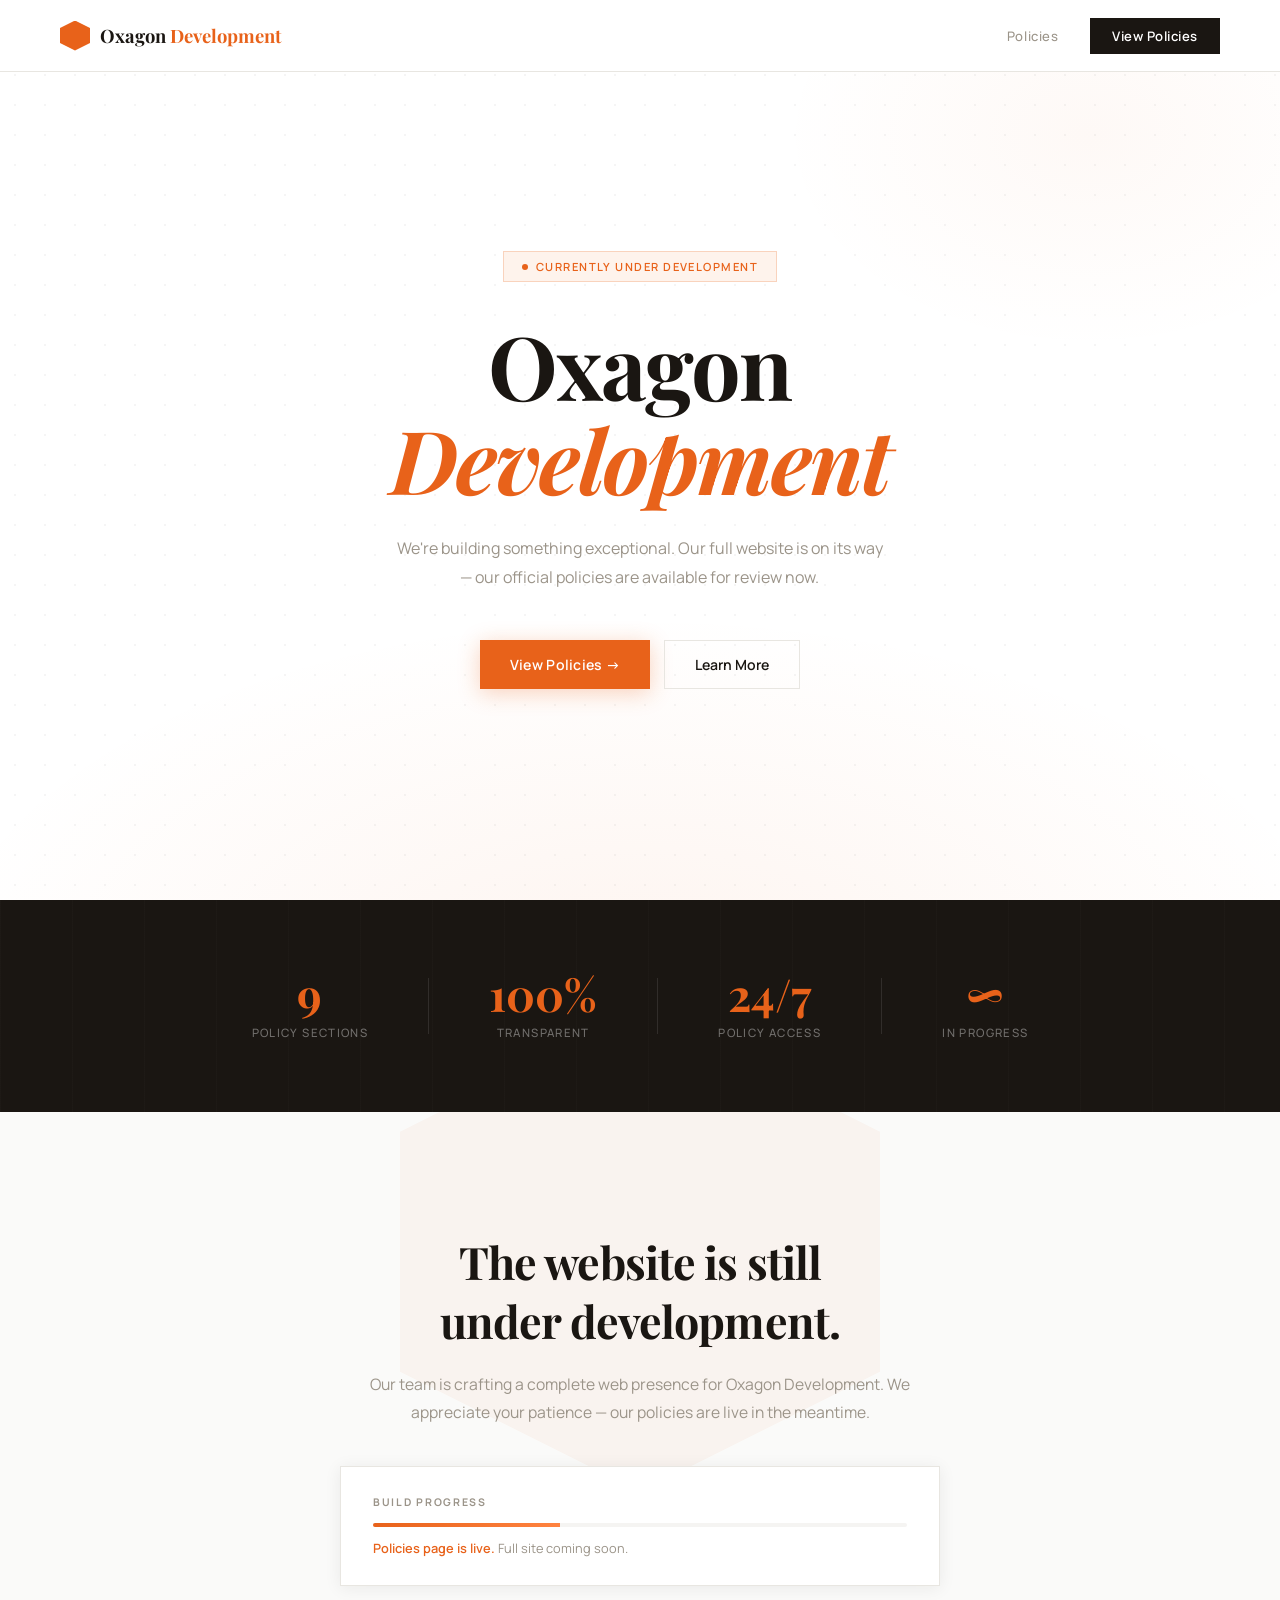
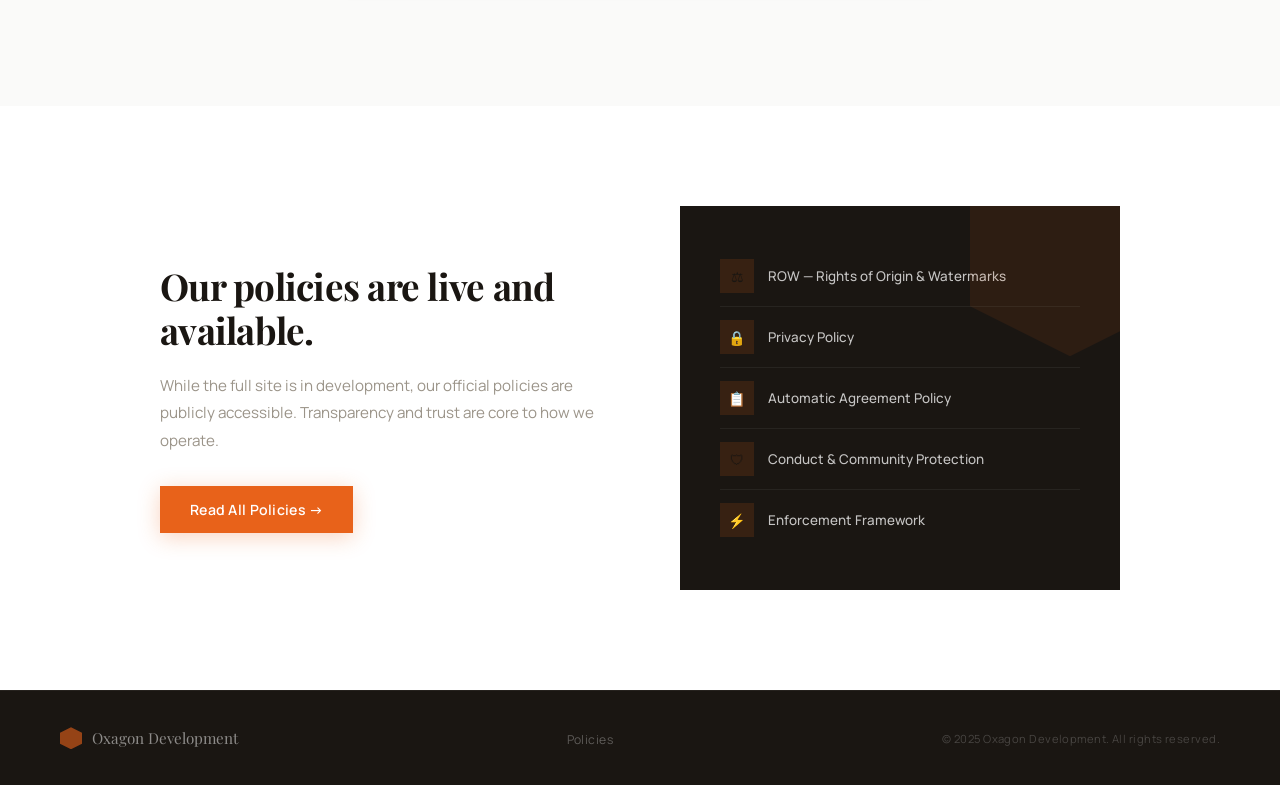
==== oxagon/index.html @ dd8b1dbf "Add files via upload" ====
<!DOCTYPE html>
<html lang="en">
<head>
  <meta charset="UTF-8" />
  <meta name="viewport" content="width=device-width, initial-scale=1.0" />
  <title>Oxagon Development</title>
  <link rel="preconnect" href="https://fonts.googleapis.com" />
  <link href="https://fonts.googleapis.com/css2?family=Playfair+Display:ital,wght@0,700;1,700&family=Manrope:wght@300;400;500;600;700&display=swap" rel="stylesheet" />
  <style>
    *, *::before, *::after { box-sizing: border-box; margin: 0; padding: 0; }
    :root {
      --orange: #E8621A;
      --orange-light: #FF8340;
      --orange-pale: #FEF3EC;
      --white: #ffffff;
      --off-white: #FAFAF9;
      --gray-100: #F5F4F2;
      --gray-200: #E8E6E1;
      --gray-400: #9B9489;
      --dark: #1A1612;
    }
    html { scroll-behavior: smooth; }
    body { background: var(--white); color: var(--dark); font-family: 'Manrope', sans-serif; -webkit-font-smoothing: antialiased; overflow-x: hidden; }

    /* NAV */
    nav {
      position: fixed; top: 0; left: 0; right: 0; z-index: 100;
      display: flex; align-items: center; justify-content: space-between;
      padding: 0 60px; height: 72px;
      background: rgba(255,255,255,0.93); backdrop-filter: blur(14px);
      border-bottom: 1px solid var(--gray-200);
      animation: slideDown 0.6s ease both;
    }
    @keyframes slideDown { from { transform: translateY(-100%); opacity: 0; } to { transform: translateY(0); opacity: 1; } }

    .nav-logo { display: flex; align-items: center; gap: 10px; text-decoration: none; }
    .logo-hex {
      width: 30px; height: 30px; background: var(--orange);
      clip-path: polygon(50% 0%,100% 25%,100% 75%,50% 100%,0% 75%,0% 25%);
      animation: hexPulse 3s ease-in-out infinite;
    }
    @keyframes hexPulse { 0%,100% { transform: scale(1); } 50% { transform: scale(1.08); } }
    .logo-text { font-family: 'Playfair Display', serif; font-size: 1.15rem; font-weight: 700; color: var(--dark); }
    .logo-text span { color: var(--orange); }

    .nav-links { display: flex; align-items: center; gap: 32px; }
    .nav-links a {
      text-decoration: none; font-size: 0.82rem; font-weight: 500;
      color: var(--gray-400); letter-spacing: 0.04em; transition: color 0.2s;
      position: relative;
    }
    .nav-links a::after {
      content: ''; position: absolute; bottom: -4px; left: 0; right: 100%;
      height: 1.5px; background: var(--orange); transition: right 0.3s ease;
    }
    .nav-links a:hover { color: var(--dark); }
    .nav-links a:hover::after { right: 0; }
    .nav-cta {
      background: var(--dark) !important; color: var(--white) !important;
      padding: 9px 22px !important; font-weight: 600 !important; transition: background 0.2s !important;
    }
    .nav-cta::after { display: none !important; }
    .nav-cta:hover { background: var(--orange) !important; color: var(--white) !important; }

    /* HERO */
    .hero {
      min-height: 100vh; display: flex; flex-direction: column;
      align-items: center; justify-content: center; text-align: center;
      padding: 120px 60px 80px; position: relative; overflow: hidden; background: var(--white);
    }
    .hero::before {
      content: ''; position: absolute; inset: 0;
      background: radial-gradient(ellipse 80% 60% at 50% 110%, rgba(232,98,26,0.07) 0%, transparent 70%),
                  radial-gradient(ellipse 40% 40% at 85% 15%, rgba(232,98,26,0.04) 0%, transparent 60%);
      animation: heroGlow 7s ease-in-out infinite alternate;
    }
    @keyframes heroGlow { from { opacity: 0.5; } to { opacity: 1; } }
    .dots-grid {
      position: absolute; inset: 0;
      background-image: radial-gradient(circle, rgba(26,22,18,0.07) 1px, transparent 1px);
      background-size: 30px 30px; opacity: 0.6;
    }
    .hero-inner { position: relative; z-index: 2; max-width: 740px; }

    .hero-badge {
      display: inline-flex; align-items: center; gap: 8px;
      background: var(--orange-pale); color: var(--orange);
      border: 1px solid rgba(232,98,26,0.22); padding: 7px 18px;
      font-size: 0.7rem; font-weight: 600; letter-spacing: 0.13em; text-transform: uppercase;
      margin-bottom: 36px; animation: fadeUp 0.7s 0.2s ease both;
    }
    .badge-dot { width: 6px; height: 6px; background: var(--orange); border-radius: 50%; animation: blink 1.4s infinite; }
    @keyframes blink { 0%,100% { opacity: 1; } 50% { opacity: 0.15; } }

    .hero h1 {
      font-family: 'Playfair Display', serif;
      font-size: clamp(3rem, 7vw, 5.5rem); font-weight: 700;
      line-height: 1.07; letter-spacing: -0.02em; color: var(--dark);
      margin-bottom: 28px; animation: fadeUp 0.7s 0.35s ease both;
    }
    .hero h1 em { font-style: italic; color: var(--orange); }

    .hero-sub {
      font-size: 1rem; line-height: 1.8; color: var(--gray-400);
      max-width: 500px; margin: 0 auto 48px; animation: fadeUp 0.7s 0.5s ease both;
    }
    .hero-actions {
      display: flex; gap: 14px; justify-content: center; flex-wrap: wrap;
      animation: fadeUp 0.7s 0.65s ease both;
    }

    .btn-primary {
      display: inline-flex; align-items: center; gap: 8px;
      background: var(--orange); color: var(--white); text-decoration: none;
      padding: 14px 30px; font-size: 0.88rem; font-weight: 600; letter-spacing: 0.02em;
      box-shadow: 0 4px 22px rgba(232,98,26,0.28);
      transition: background 0.2s, transform 0.2s, box-shadow 0.2s;
    }
    .btn-primary:hover { background: var(--orange-light); transform: translateY(-2px); box-shadow: 0 8px 30px rgba(232,98,26,0.35); }
    .btn-secondary {
      display: inline-flex; align-items: center; gap: 8px;
      background: transparent; color: var(--dark); text-decoration: none;
      padding: 14px 30px; font-size: 0.88rem; font-weight: 600;
      border: 1.5px solid var(--gray-200); transition: border-color 0.2s;
    }
    .btn-secondary:hover { border-color: var(--dark); }

    /* STATS */
    .stats {
      background: var(--dark); padding: 72px 60px;
      display: flex; align-items: center; justify-content: center; gap: 60px; flex-wrap: wrap;
      position: relative; overflow: hidden;
    }
    .stats::before {
      content: ''; position: absolute; inset: 0;
      background: repeating-linear-gradient(90deg, rgba(255,255,255,0.015) 0px, rgba(255,255,255,0.015) 1px, transparent 1px, transparent 72px);
    }
    .stat { text-align: center; position: relative; z-index: 1; }
    .stat-num { font-family: 'Playfair Display', serif; font-size: 2.8rem; font-weight: 700; color: var(--orange); line-height: 1; margin-bottom: 8px; }
    .stat-label { font-size: 0.72rem; font-weight: 500; letter-spacing: 0.12em; text-transform: uppercase; color: rgba(255,255,255,0.38); }
    .stat-sep { width: 1px; height: 56px; background: rgba(255,255,255,0.1); }

    /* CONSTRUCTION */
    .construction {
      padding: 120px 60px; background: var(--off-white);
      text-align: center; position: relative; overflow: hidden;
    }
    .construction::before {
      content: ''; position: absolute;
      top: -100px; left: 50%; transform: translateX(-50%);
      width: 480px; height: 480px;
      background: rgba(232,98,26,0.045);
      clip-path: polygon(50% 0%,100% 25%,100% 75%,50% 100%,0% 75%,0% 25%);
      animation: slowSpin 28s linear infinite;
    }
    @keyframes slowSpin { from { transform: translateX(-50%) rotate(0deg); } to { transform: translateX(-50%) rotate(360deg); } }
    .construction-inner { position: relative; z-index: 2; max-width: 600px; margin: 0 auto; }
    .construction h2 {
      font-family: 'Playfair Display', serif; font-size: clamp(2rem, 4vw, 2.8rem);
      font-weight: 700; color: var(--dark); margin-bottom: 20px; letter-spacing: -0.02em;
    }
    .construction p { font-size: 0.98rem; line-height: 1.8; color: var(--gray-400); margin-bottom: 40px; }

    .status-box {
      background: var(--white); border: 1px solid var(--gray-200);
      padding: 28px 32px; box-shadow: 0 2px 16px rgba(26,22,18,0.07); text-align: left;
    }
    .status-label { font-size: 0.66rem; font-weight: 700; letter-spacing: 0.16em; text-transform: uppercase; color: var(--gray-400); margin-bottom: 14px; }
    .status-track { height: 4px; background: var(--gray-100); border-radius: 2px; overflow: hidden; margin-bottom: 12px; }
    .status-fill {
      height: 100%; width: 35%;
      background: linear-gradient(90deg, var(--orange), var(--orange-light));
      animation: progressPulse 2.2s ease-in-out infinite;
    }
    @keyframes progressPulse { 0%,100% { opacity: 1; } 50% { opacity: 0.65; } }
    .status-note { font-size: 0.8rem; color: var(--gray-400); }
    .status-note strong { color: var(--orange); font-weight: 600; }

    /* POLICY TEASER */
    .policy-teaser { padding: 100px 60px; background: var(--white); }
    .policy-teaser-inner {
      max-width: 960px; margin: 0 auto;
      display: grid; grid-template-columns: 1fr 1fr; gap: 80px; align-items: center;
    }
    .policy-text h2 {
      font-family: 'Playfair Display', serif; font-size: 2.3rem; font-weight: 700;
      color: var(--dark); letter-spacing: -0.02em; line-height: 1.2; margin-bottom: 20px;
    }
    .policy-text p { font-size: 0.95rem; line-height: 1.8; color: var(--gray-400); margin-bottom: 32px; }

    .policy-card {
      background: var(--dark); padding: 40px; position: relative; overflow: hidden;
    }
    .policy-card::before {
      content: ''; position: absolute; top: -50px; right: -50px;
      width: 200px; height: 200px; background: var(--orange); opacity: 0.09;
      clip-path: polygon(50% 0%,100% 25%,100% 75%,50% 100%,0% 75%,0% 25%);
    }
    .policy-item {
      display: flex; align-items: center; gap: 14px;
      padding: 13px 0; border-bottom: 1px solid rgba(255,255,255,0.06);
    }
    .policy-item:last-child { border-bottom: none; }
    .p-icon {
      width: 34px; height: 34px; background: rgba(232,98,26,0.14);
      display: flex; align-items: center; justify-content: center;
      font-size: 0.88rem; flex-shrink: 0;
    }
    .p-label { font-size: 0.84rem; font-weight: 500; color: rgba(255,255,255,0.75); }

    /* FOOTER */
    footer {
      background: var(--dark); padding: 36px 60px;
      display: flex; align-items: center; justify-content: space-between;
      flex-wrap: wrap; gap: 16px; border-top: 1px solid rgba(255,255,255,0.05);
    }
    .footer-brand { display: flex; align-items: center; gap: 10px; }
    .footer-hex { width: 22px; height: 22px; background: var(--orange); opacity: 0.6; clip-path: polygon(50% 0%,100% 25%,100% 75%,50% 100%,0% 75%,0% 25%); }
    .footer-name { font-family: 'Playfair Display', serif; font-size: 0.95rem; color: rgba(255,255,255,0.5); }
    .footer-links a { color: rgba(255,255,255,0.3); text-decoration: none; font-size: 0.76rem; letter-spacing: 0.04em; transition: color 0.2s; }
    .footer-links a:hover { color: rgba(255,255,255,0.75); }
    .footer-copy { font-size: 0.7rem; color: rgba(255,255,255,0.2); letter-spacing: 0.04em; }

    @keyframes fadeUp { from { opacity: 0; transform: translateY(20px); } to { opacity: 1; transform: translateY(0); } }

    @media (max-width: 768px) {
      nav { padding: 0 20px; }
      .hero, .stats, .construction, .policy-teaser, footer { padding-left: 24px; padding-right: 24px; }
      .policy-teaser-inner { grid-template-columns: 1fr; gap: 40px; }
      .stat-sep { display: none; }
    }
  </style>
</head>
<body>

<nav>
  <a class="nav-logo" href="index.html">
    <div class="logo-hex"></div>
    <span class="logo-text">Oxagon <span>Development</span></span>
  </a>
  <div class="nav-links">
    <a href="policies.html">Policies</a>
    <a href="policies.html" class="nav-cta">View Policies</a>
  </div>
</nav>

<section class="hero">
  <div class="dots-grid"></div>
  <div class="hero-inner">
    <div class="hero-badge"><span class="badge-dot"></span>Currently Under Development</div>
    <h1>Oxagon<br /><em>Development</em></h1>
    <p class="hero-sub">We're building something exceptional. Our full website is on its way — our official policies are available for review now.</p>
    <div class="hero-actions">
      <a href="policies.html" class="btn-primary">View Policies →</a>
      <a href="#status" class="btn-secondary">Learn More</a>
    </div>
  </div>
</section>

<div class="stats">
  <div class="stat"><div class="stat-num">9</div><div class="stat-label">Policy Sections</div></div>
  <div class="stat-sep"></div>
  <div class="stat"><div class="stat-num">100%</div><div class="stat-label">Transparent</div></div>
  <div class="stat-sep"></div>
  <div class="stat"><div class="stat-num">24/7</div><div class="stat-label">Policy Access</div></div>
  <div class="stat-sep"></div>
  <div class="stat"><div class="stat-num">∞</div><div class="stat-label">In Progress</div></div>
</div>

<section class="construction" id="status">
  <div class="construction-inner">
    <h2>The website is still<br />under development.</h2>
    <p>Our team is crafting a complete web presence for Oxagon Development. We appreciate your patience — our policies are live in the meantime.</p>
    <div class="status-box">
      <div class="status-label">Build Progress</div>
      <div class="status-track"><div class="status-fill"></div></div>
      <div class="status-note"><strong>Policies page is live.</strong> Full site coming soon.</div>
    </div>
  </div>
</section>

<section class="policy-teaser">
  <div class="policy-teaser-inner">
    <div class="policy-text">
      <h2>Our policies are live and available.</h2>
      <p>While the full site is in development, our official policies are publicly accessible. Transparency and trust are core to how we operate.</p>
      <a href="policies.html" class="btn-primary">Read All Policies →</a>
    </div>
    <div class="policy-card">
      <div class="policy-item"><div class="p-icon">⚖</div><span class="p-label">ROW — Rights of Origin & Watermarks</span></div>
      <div class="policy-item"><div class="p-icon">🔒</div><span class="p-label">Privacy Policy</span></div>
      <div class="policy-item"><div class="p-icon">📋</div><span class="p-label">Automatic Agreement Policy</span></div>
      <div class="policy-item"><div class="p-icon">🛡</div><span class="p-label">Conduct & Community Protection</span></div>
      <div class="policy-item"><div class="p-icon">⚡</div><span class="p-label">Enforcement Framework</span></div>
    </div>
  </div>
</section>

<footer>
  <div class="footer-brand">
    <div class="footer-hex"></div>
    <span class="footer-name">Oxagon Development</span>
  </div>
  <div class="footer-links"><a href="policies.html">Policies</a></div>
  <span class="footer-copy">© 2025 Oxagon Development. All rights reserved.</span>
</footer>

</body>
</html>
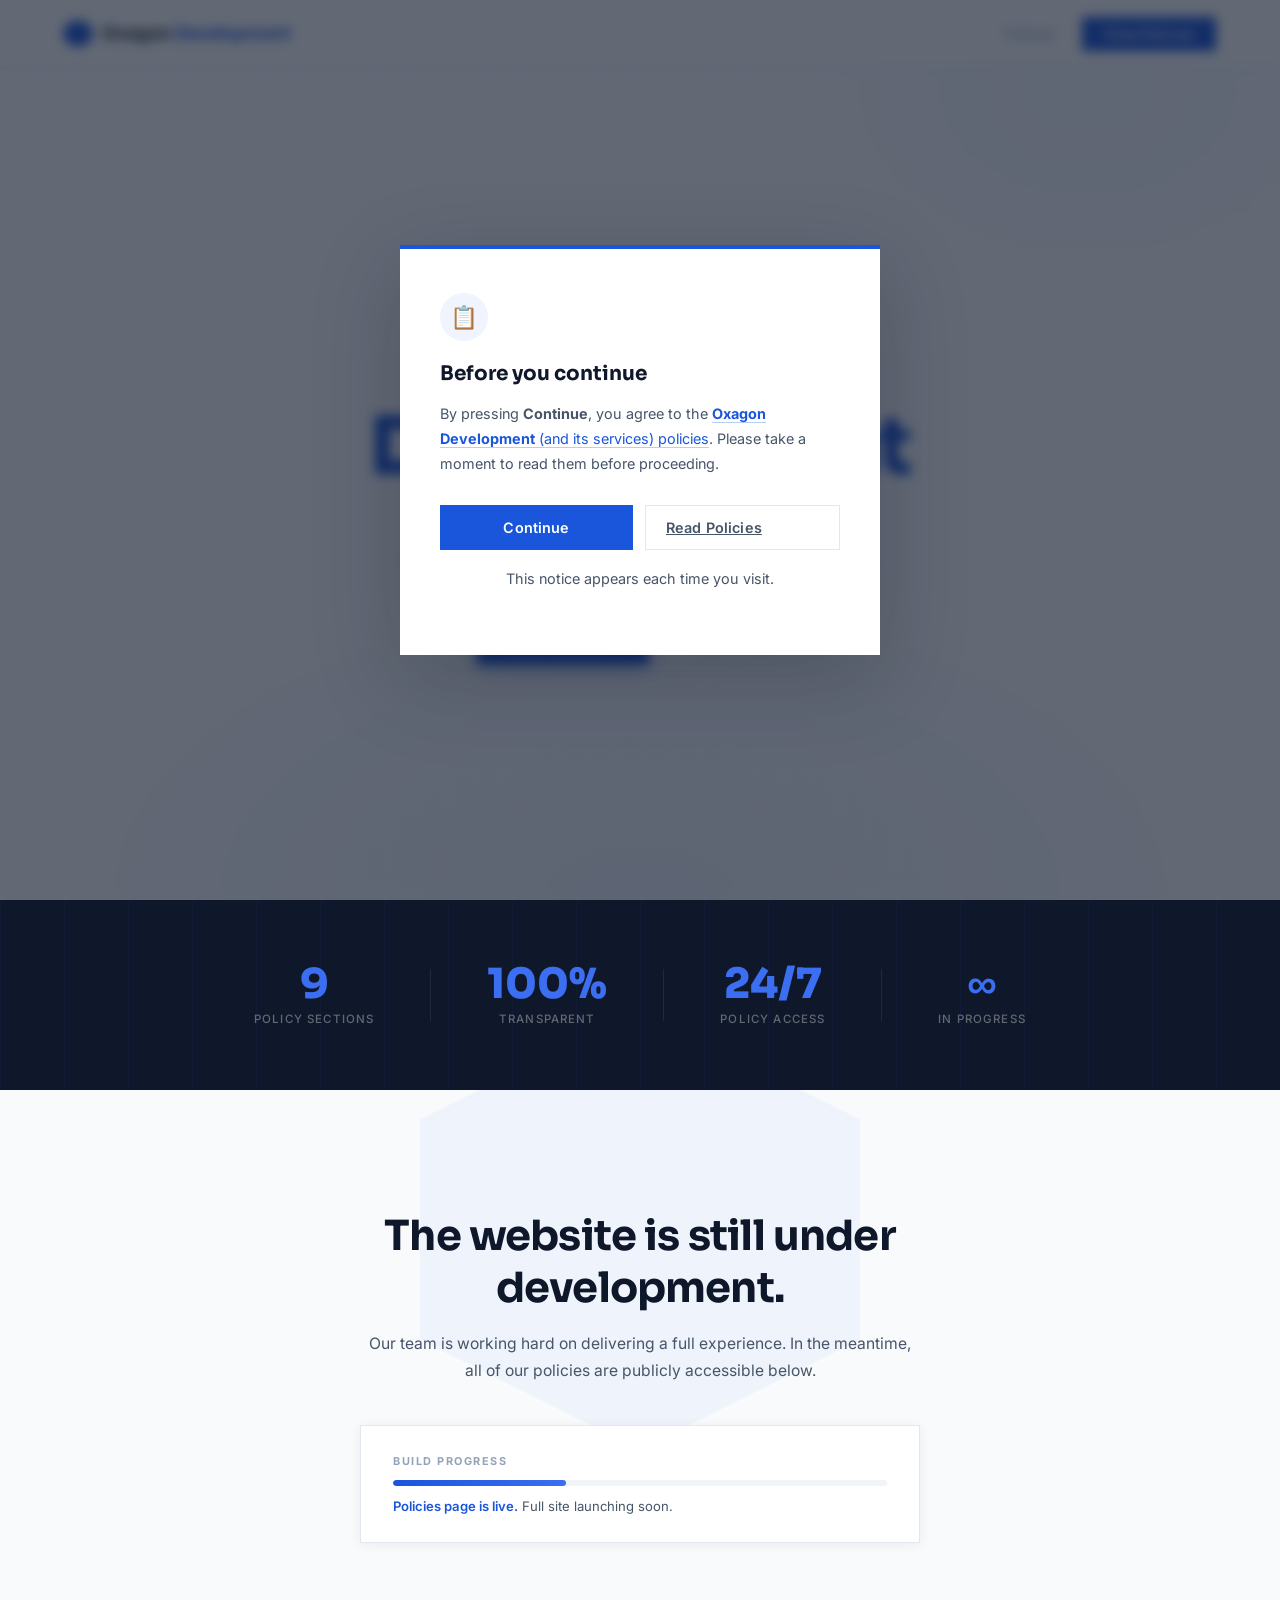
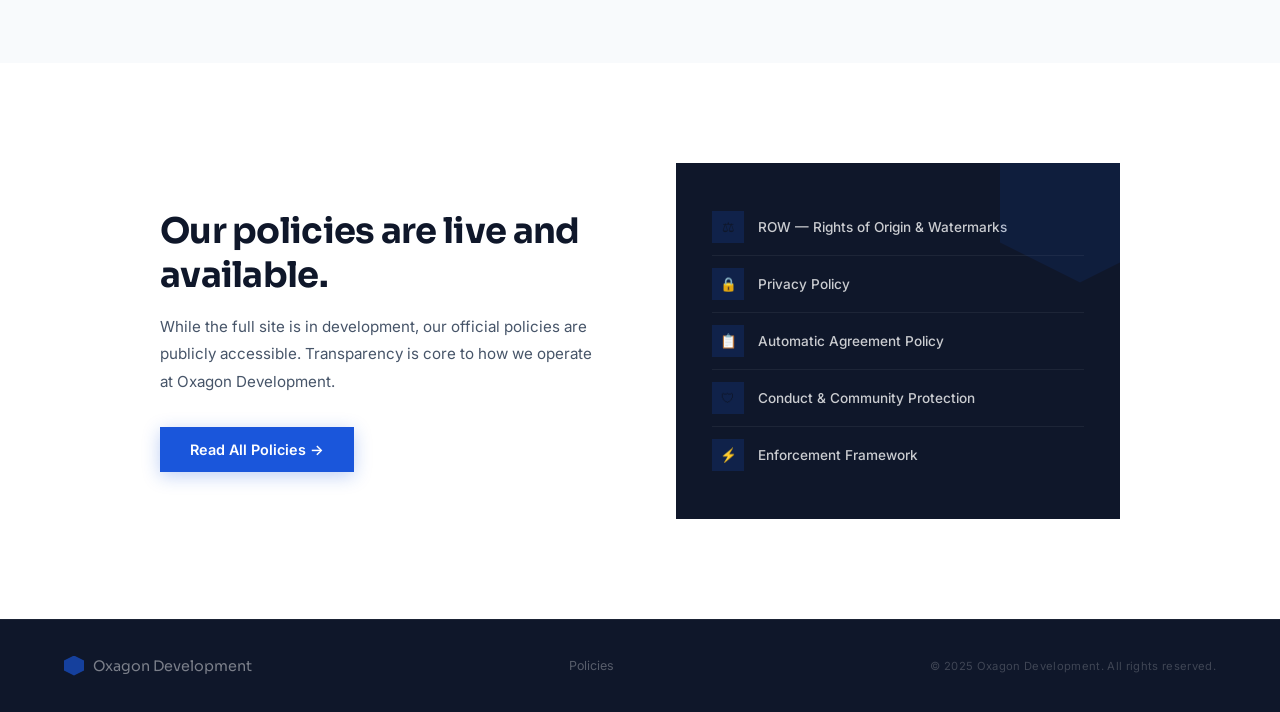
==== commit 3aec1413: "Add files via upload" ====
--- a/oxagon/index.html
+++ b/oxagon/index.html
@@ -5,305 +5,538 @@
   <meta name="viewport" content="width=device-width, initial-scale=1.0" />
   <title>Oxagon Development</title>
   <link rel="preconnect" href="https://fonts.googleapis.com" />
-  <link href="https://fonts.googleapis.com/css2?family=Playfair+Display:ital,wght@0,700;1,700&family=Manrope:wght@300;400;500;600;700&display=swap" rel="stylesheet" />
+  <link href="https://fonts.googleapis.com/css2?family=Inter:wght@300;400;500;600;700&family=Sora:wght@400;600;700;800&display=swap" rel="stylesheet" />
   <style>
     *, *::before, *::after { box-sizing: border-box; margin: 0; padding: 0; }
+
     :root {
-      --orange: #E8621A;
-      --orange-light: #FF8340;
-      --orange-pale: #FEF3EC;
+      --blue: #1A56DB;
+      --blue-dark: #1044B8;
+      --blue-light: #3B6EF0;
+      --blue-pale: #EFF4FF;
+      --blue-mid: #DBEAFE;
       --white: #ffffff;
-      --off-white: #FAFAF9;
-      --gray-100: #F5F4F2;
-      --gray-200: #E8E6E1;
-      --gray-400: #9B9489;
-      --dark: #1A1612;
-    }
+      --off-white: #F8FAFC;
+      --gray-100: #F1F5F9;
+      --gray-200: #E2E8F0;
+      --gray-400: #94A3B8;
+      --gray-600: #475569;
+      --gray-800: #1E293B;
+      --dark: #0F172A;
+    }
+
     html { scroll-behavior: smooth; }
-    body { background: var(--white); color: var(--dark); font-family: 'Manrope', sans-serif; -webkit-font-smoothing: antialiased; overflow-x: hidden; }
-
-    /* NAV */
+    body {
+      background: var(--white);
+      color: var(--dark);
+      font-family: 'Inter', sans-serif;
+      -webkit-font-smoothing: antialiased;
+      overflow-x: hidden;
+    }
+
+    /* ─── CONSENT POPUP ─── */
+    .overlay {
+      position: fixed; inset: 0; z-index: 9999;
+      background: rgba(15,23,42,0.65);
+      backdrop-filter: blur(6px);
+      display: flex; align-items: center; justify-content: center;
+      padding: 24px;
+      animation: overlayIn 0.3s ease both;
+    }
+
+    @keyframes overlayIn {
+      from { opacity: 0; }
+      to { opacity: 1; }
+    }
+
+    .consent-box {
+      background: var(--white);
+      max-width: 480px; width: 100%;
+      padding: 44px 40px 36px;
+      position: relative;
+      box-shadow: 0 24px 80px rgba(15,23,42,0.22);
+      animation: boxIn 0.35s 0.1s cubic-bezier(0.16,1,0.3,1) both;
+      border-top: 4px solid var(--blue);
+    }
+
+    @keyframes boxIn {
+      from { opacity: 0; transform: translateY(24px) scale(0.97); }
+      to { opacity: 1; transform: translateY(0) scale(1); }
+    }
+
+    .consent-icon {
+      width: 48px; height: 48px;
+      background: var(--blue-pale);
+      border-radius: 50%;
+      display: flex; align-items: center; justify-content: center;
+      font-size: 1.4rem;
+      margin-bottom: 20px;
+    }
+
+    .consent-box h2 {
+      font-family: 'Sora', sans-serif;
+      font-size: 1.25rem; font-weight: 700;
+      color: var(--dark); margin-bottom: 14px;
+      line-height: 1.3;
+    }
+
+    .consent-box p {
+      font-size: 0.9rem; line-height: 1.75;
+      color: var(--gray-600); margin-bottom: 28px;
+    }
+
+    .consent-box p a {
+      color: var(--blue); text-decoration: underline;
+      text-decoration-color: rgba(26,86,219,0.3);
+      text-underline-offset: 3px;
+      transition: text-decoration-color 0.2s;
+    }
+
+    .consent-box p a:hover { text-decoration-color: var(--blue); }
+
+    .consent-actions { display: flex; gap: 12px; }
+
+    .btn-consent {
+      flex: 1; padding: 13px 20px;
+      font-family: 'Inter', sans-serif;
+      font-size: 0.9rem; font-weight: 600;
+      cursor: pointer; border: none;
+      transition: all 0.2s;
+      letter-spacing: 0.01em;
+    }
+
+    .btn-continue {
+      background: var(--blue); color: var(--white);
+    }
+    .btn-continue:hover { background: var(--blue-dark); transform: translateY(-1px); box-shadow: 0 4px 16px rgba(26,86,219,0.35); }
+
+    .btn-read {
+      background: transparent; color: var(--gray-600);
+      border: 1.5px solid var(--gray-200) !important;
+    }
+    .btn-read:hover { border-color: var(--blue) !important; color: var(--blue); }
+
+    .consent-note {
+      margin-top: 16px;
+      font-size: 0.73rem;
+      color: var(--gray-400);
+      text-align: center;
+    }
+
+    /* ─── NAV ─── */
     nav {
       position: fixed; top: 0; left: 0; right: 0; z-index: 100;
+      height: 68px;
       display: flex; align-items: center; justify-content: space-between;
-      padding: 0 60px; height: 72px;
-      background: rgba(255,255,255,0.93); backdrop-filter: blur(14px);
+      padding: 0 64px;
+      background: rgba(255,255,255,0.95);
+      backdrop-filter: blur(12px);
       border-bottom: 1px solid var(--gray-200);
-      animation: slideDown 0.6s ease both;
-    }
-    @keyframes slideDown { from { transform: translateY(-100%); opacity: 0; } to { transform: translateY(0); opacity: 1; } }
+      animation: navSlide 0.5s ease both;
+    }
+
+    @keyframes navSlide {
+      from { transform: translateY(-100%); }
+      to { transform: translateY(0); }
+    }
 
     .nav-logo { display: flex; align-items: center; gap: 10px; text-decoration: none; }
+
     .logo-hex {
-      width: 30px; height: 30px; background: var(--orange);
+      width: 28px; height: 28px;
+      background: var(--blue);
       clip-path: polygon(50% 0%,100% 25%,100% 75%,50% 100%,0% 75%,0% 25%);
-      animation: hexPulse 3s ease-in-out infinite;
-    }
-    @keyframes hexPulse { 0%,100% { transform: scale(1); } 50% { transform: scale(1.08); } }
-    .logo-text { font-family: 'Playfair Display', serif; font-size: 1.15rem; font-weight: 700; color: var(--dark); }
-    .logo-text span { color: var(--orange); }
-
-    .nav-links { display: flex; align-items: center; gap: 32px; }
-    .nav-links a {
-      text-decoration: none; font-size: 0.82rem; font-weight: 500;
-      color: var(--gray-400); letter-spacing: 0.04em; transition: color 0.2s;
-      position: relative;
-    }
-    .nav-links a::after {
-      content: ''; position: absolute; bottom: -4px; left: 0; right: 100%;
-      height: 1.5px; background: var(--orange); transition: right 0.3s ease;
-    }
-    .nav-links a:hover { color: var(--dark); }
-    .nav-links a:hover::after { right: 0; }
-    .nav-cta {
-      background: var(--dark) !important; color: var(--white) !important;
-      padding: 9px 22px !important; font-weight: 600 !important; transition: background 0.2s !important;
-    }
-    .nav-cta::after { display: none !important; }
-    .nav-cta:hover { background: var(--orange) !important; color: var(--white) !important; }
-
-    /* HERO */
+      animation: hexBreath 3.5s ease-in-out infinite;
+    }
+
+    @keyframes hexBreath {
+      0%,100% { transform: scale(1); }
+      50% { transform: scale(1.1); }
+    }
+
+    .logo-text {
+      font-family: 'Sora', sans-serif;
+      font-size: 1.05rem; font-weight: 700;
+      color: var(--dark);
+    }
+
+    .logo-text span { color: var(--blue); }
+
+    .nav-right { display: flex; align-items: center; gap: 28px; }
+
+    .nav-link {
+      text-decoration: none; font-size: 0.85rem; font-weight: 500;
+      color: var(--gray-400); transition: color 0.2s;
+    }
+    .nav-link:hover { color: var(--dark); }
+
+    .nav-btn {
+      background: var(--blue); color: var(--white);
+      padding: 9px 22px; font-size: 0.84rem; font-weight: 600;
+      text-decoration: none;
+      transition: background 0.2s, transform 0.15s;
+      letter-spacing: 0.01em;
+    }
+    .nav-btn:hover { background: var(--blue-dark); transform: translateY(-1px); }
+
+    /* ─── HERO ─── */
     .hero {
-      min-height: 100vh; display: flex; flex-direction: column;
-      align-items: center; justify-content: center; text-align: center;
-      padding: 120px 60px 80px; position: relative; overflow: hidden; background: var(--white);
-    }
-    .hero::before {
+      min-height: 100vh;
+      display: flex; flex-direction: column;
+      align-items: center; justify-content: center;
+      text-align: center;
+      padding: 100px 60px 80px;
+      position: relative; overflow: hidden;
+      background: var(--white);
+    }
+
+    .hero-bg {
+      position: absolute; inset: 0; pointer-events: none;
+      background:
+        radial-gradient(ellipse 70% 55% at 50% 100%, rgba(26,86,219,0.07) 0%, transparent 65%),
+        radial-gradient(ellipse 35% 35% at 85% 10%, rgba(59,110,240,0.05) 0%, transparent 60%);
+      animation: heroBreathe 7s ease-in-out infinite alternate;
+    }
+
+    @keyframes heroBreathe { from { opacity: 0.6; } to { opacity: 1; } }
+
+    .dot-field {
+      position: absolute; inset: 0; pointer-events: none;
+      background-image: radial-gradient(circle, rgba(15,23,42,0.065) 1px, transparent 1px);
+      background-size: 28px 28px;
+    }
+
+    .hero-content { position: relative; z-index: 2; max-width: 700px; }
+
+    .hero-pill {
+      display: inline-flex; align-items: center; gap: 8px;
+      background: var(--blue-pale);
+      color: var(--blue);
+      border: 1px solid rgba(26,86,219,0.18);
+      padding: 6px 16px;
+      font-size: 0.72rem; font-weight: 600; letter-spacing: 0.1em; text-transform: uppercase;
+      margin-bottom: 32px;
+      animation: fadeUp 0.6s 0.2s ease both;
+    }
+
+    .pill-dot {
+      width: 7px; height: 7px;
+      background: var(--blue); border-radius: 50%;
+      animation: blink 1.5s infinite;
+    }
+
+    @keyframes blink { 0%,100% { opacity: 1; } 50% { opacity: 0.15; } }
+
+    .hero h1 {
+      font-family: 'Sora', sans-serif;
+      font-size: clamp(2.8rem, 7vw, 5rem);
+      font-weight: 800; line-height: 1.1;
+      letter-spacing: -0.025em;
+      color: var(--dark);
+      margin-bottom: 24px;
+      animation: fadeUp 0.6s 0.35s ease both;
+    }
+
+    .hero h1 span { color: var(--blue); }
+
+    .hero-desc {
+      font-size: 1.05rem; line-height: 1.75;
+      color: var(--gray-600);
+      max-width: 480px; margin: 0 auto 44px;
+      animation: fadeUp 0.6s 0.5s ease both;
+    }
+
+    .hero-btns {
+      display: flex; gap: 12px; justify-content: center; flex-wrap: wrap;
+      animation: fadeUp 0.6s 0.65s ease both;
+    }
+
+    .btn-primary {
+      background: var(--blue); color: var(--white);
+      padding: 14px 30px; font-size: 0.9rem; font-weight: 600;
+      text-decoration: none; display: inline-flex; align-items: center; gap: 8px;
+      transition: background 0.2s, transform 0.15s, box-shadow 0.2s;
+      box-shadow: 0 4px 18px rgba(26,86,219,0.28);
+    }
+
+    .btn-primary:hover { background: var(--blue-dark); transform: translateY(-2px); box-shadow: 0 8px 28px rgba(26,86,219,0.35); }
+
+    .btn-ghost {
+      background: transparent; color: var(--gray-800);
+      padding: 14px 30px; font-size: 0.9rem; font-weight: 600;
+      text-decoration: none; display: inline-flex; align-items: center; gap: 8px;
+      border: 1.5px solid var(--gray-200);
+      transition: border-color 0.2s, color 0.2s;
+    }
+
+    .btn-ghost:hover { border-color: var(--blue); color: var(--blue); }
+
+    /* ─── BAND ─── */
+    .band {
+      background: var(--dark);
+      padding: 64px 60px;
+      display: flex; align-items: center; justify-content: center;
+      gap: 56px; flex-wrap: wrap;
+      position: relative; overflow: hidden;
+    }
+
+    .band::before {
       content: ''; position: absolute; inset: 0;
-      background: radial-gradient(ellipse 80% 60% at 50% 110%, rgba(232,98,26,0.07) 0%, transparent 70%),
-                  radial-gradient(ellipse 40% 40% at 85% 15%, rgba(232,98,26,0.04) 0%, transparent 60%);
-      animation: heroGlow 7s ease-in-out infinite alternate;
-    }
-    @keyframes heroGlow { from { opacity: 0.5; } to { opacity: 1; } }
-    .dots-grid {
-      position: absolute; inset: 0;
-      background-image: radial-gradient(circle, rgba(26,22,18,0.07) 1px, transparent 1px);
-      background-size: 30px 30px; opacity: 0.6;
-    }
-    .hero-inner { position: relative; z-index: 2; max-width: 740px; }
-
-    .hero-badge {
-      display: inline-flex; align-items: center; gap: 8px;
-      background: var(--orange-pale); color: var(--orange);
-      border: 1px solid rgba(232,98,26,0.22); padding: 7px 18px;
-      font-size: 0.7rem; font-weight: 600; letter-spacing: 0.13em; text-transform: uppercase;
-      margin-bottom: 36px; animation: fadeUp 0.7s 0.2s ease both;
-    }
-    .badge-dot { width: 6px; height: 6px; background: var(--orange); border-radius: 50%; animation: blink 1.4s infinite; }
-    @keyframes blink { 0%,100% { opacity: 1; } 50% { opacity: 0.15; } }
-
-    .hero h1 {
-      font-family: 'Playfair Display', serif;
-      font-size: clamp(3rem, 7vw, 5.5rem); font-weight: 700;
-      line-height: 1.07; letter-spacing: -0.02em; color: var(--dark);
-      margin-bottom: 28px; animation: fadeUp 0.7s 0.35s ease both;
-    }
-    .hero h1 em { font-style: italic; color: var(--orange); }
-
-    .hero-sub {
-      font-size: 1rem; line-height: 1.8; color: var(--gray-400);
-      max-width: 500px; margin: 0 auto 48px; animation: fadeUp 0.7s 0.5s ease both;
-    }
-    .hero-actions {
-      display: flex; gap: 14px; justify-content: center; flex-wrap: wrap;
-      animation: fadeUp 0.7s 0.65s ease both;
-    }
-
-    .btn-primary {
-      display: inline-flex; align-items: center; gap: 8px;
-      background: var(--orange); color: var(--white); text-decoration: none;
-      padding: 14px 30px; font-size: 0.88rem; font-weight: 600; letter-spacing: 0.02em;
-      box-shadow: 0 4px 22px rgba(232,98,26,0.28);
-      transition: background 0.2s, transform 0.2s, box-shadow 0.2s;
-    }
-    .btn-primary:hover { background: var(--orange-light); transform: translateY(-2px); box-shadow: 0 8px 30px rgba(232,98,26,0.35); }
-    .btn-secondary {
-      display: inline-flex; align-items: center; gap: 8px;
-      background: transparent; color: var(--dark); text-decoration: none;
-      padding: 14px 30px; font-size: 0.88rem; font-weight: 600;
-      border: 1.5px solid var(--gray-200); transition: border-color 0.2s;
-    }
-    .btn-secondary:hover { border-color: var(--dark); }
-
-    /* STATS */
-    .stats {
-      background: var(--dark); padding: 72px 60px;
-      display: flex; align-items: center; justify-content: center; gap: 60px; flex-wrap: wrap;
-      position: relative; overflow: hidden;
-    }
-    .stats::before {
-      content: ''; position: absolute; inset: 0;
-      background: repeating-linear-gradient(90deg, rgba(255,255,255,0.015) 0px, rgba(255,255,255,0.015) 1px, transparent 1px, transparent 72px);
-    }
-    .stat { text-align: center; position: relative; z-index: 1; }
-    .stat-num { font-family: 'Playfair Display', serif; font-size: 2.8rem; font-weight: 700; color: var(--orange); line-height: 1; margin-bottom: 8px; }
-    .stat-label { font-size: 0.72rem; font-weight: 500; letter-spacing: 0.12em; text-transform: uppercase; color: rgba(255,255,255,0.38); }
-    .stat-sep { width: 1px; height: 56px; background: rgba(255,255,255,0.1); }
-
-    /* CONSTRUCTION */
+      background: repeating-linear-gradient(90deg,
+        rgba(26,86,219,0.06) 0px, rgba(26,86,219,0.06) 1px,
+        transparent 1px, transparent 64px);
+    }
+
+    .band-stat { text-align: center; position: relative; z-index: 1; }
+    .band-num {
+      font-family: 'Sora', sans-serif;
+      font-size: 2.6rem; font-weight: 800;
+      color: var(--blue-light); line-height: 1; margin-bottom: 6px;
+    }
+    .band-label {
+      font-size: 0.72rem; font-weight: 500;
+      letter-spacing: 0.1em; text-transform: uppercase;
+      color: rgba(255,255,255,0.35);
+    }
+    .band-div { width: 1px; height: 52px; background: rgba(255,255,255,0.08); }
+
+    /* ─── CONSTRUCTION ─── */
     .construction {
       padding: 120px 60px; background: var(--off-white);
       text-align: center; position: relative; overflow: hidden;
     }
+
     .construction::before {
       content: ''; position: absolute;
-      top: -100px; left: 50%; transform: translateX(-50%);
-      width: 480px; height: 480px;
-      background: rgba(232,98,26,0.045);
+      top: -80px; left: 50%; transform: translateX(-50%);
+      width: 440px; height: 440px;
+      background: rgba(26,86,219,0.04);
       clip-path: polygon(50% 0%,100% 25%,100% 75%,50% 100%,0% 75%,0% 25%);
-      animation: slowSpin 28s linear infinite;
-    }
-    @keyframes slowSpin { from { transform: translateX(-50%) rotate(0deg); } to { transform: translateX(-50%) rotate(360deg); } }
-    .construction-inner { position: relative; z-index: 2; max-width: 600px; margin: 0 auto; }
+      animation: hexSpin 30s linear infinite;
+    }
+
+    @keyframes hexSpin { from { transform: translateX(-50%) rotate(0deg); } to { transform: translateX(-50%) rotate(360deg); } }
+
+    .construction-inner { max-width: 560px; margin: 0 auto; position: relative; z-index: 2; }
+
     .construction h2 {
-      font-family: 'Playfair Display', serif; font-size: clamp(2rem, 4vw, 2.8rem);
-      font-weight: 700; color: var(--dark); margin-bottom: 20px; letter-spacing: -0.02em;
-    }
-    .construction p { font-size: 0.98rem; line-height: 1.8; color: var(--gray-400); margin-bottom: 40px; }
-
-    .status-box {
+      font-family: 'Sora', sans-serif;
+      font-size: clamp(1.8rem, 4vw, 2.6rem);
+      font-weight: 700; color: var(--dark);
+      margin-bottom: 16px; letter-spacing: -0.02em;
+    }
+
+    .construction p {
+      font-size: 0.98rem; line-height: 1.75;
+      color: var(--gray-600); margin-bottom: 40px;
+    }
+
+    .progress-card {
       background: var(--white); border: 1px solid var(--gray-200);
-      padding: 28px 32px; box-shadow: 0 2px 16px rgba(26,22,18,0.07); text-align: left;
-    }
-    .status-label { font-size: 0.66rem; font-weight: 700; letter-spacing: 0.16em; text-transform: uppercase; color: var(--gray-400); margin-bottom: 14px; }
-    .status-track { height: 4px; background: var(--gray-100); border-radius: 2px; overflow: hidden; margin-bottom: 12px; }
-    .status-fill {
+      padding: 28px 32px; text-align: left;
+      box-shadow: 0 2px 12px rgba(15,23,42,0.06);
+    }
+
+    .progress-label {
+      font-size: 0.68rem; font-weight: 700;
+      letter-spacing: 0.14em; text-transform: uppercase;
+      color: var(--gray-400); margin-bottom: 12px;
+    }
+
+    .progress-track {
+      height: 6px; background: var(--gray-100);
+      border-radius: 4px; overflow: hidden; margin-bottom: 12px;
+    }
+
+    .progress-fill {
       height: 100%; width: 35%;
-      background: linear-gradient(90deg, var(--orange), var(--orange-light));
-      animation: progressPulse 2.2s ease-in-out infinite;
-    }
-    @keyframes progressPulse { 0%,100% { opacity: 1; } 50% { opacity: 0.65; } }
-    .status-note { font-size: 0.8rem; color: var(--gray-400); }
-    .status-note strong { color: var(--orange); font-weight: 600; }
-
-    /* POLICY TEASER */
-    .policy-teaser { padding: 100px 60px; background: var(--white); }
-    .policy-teaser-inner {
-      max-width: 960px; margin: 0 auto;
-      display: grid; grid-template-columns: 1fr 1fr; gap: 80px; align-items: center;
-    }
-    .policy-text h2 {
-      font-family: 'Playfair Display', serif; font-size: 2.3rem; font-weight: 700;
-      color: var(--dark); letter-spacing: -0.02em; line-height: 1.2; margin-bottom: 20px;
-    }
-    .policy-text p { font-size: 0.95rem; line-height: 1.8; color: var(--gray-400); margin-bottom: 32px; }
-
-    .policy-card {
-      background: var(--dark); padding: 40px; position: relative; overflow: hidden;
-    }
-    .policy-card::before {
-      content: ''; position: absolute; top: -50px; right: -50px;
-      width: 200px; height: 200px; background: var(--orange); opacity: 0.09;
+      background: linear-gradient(90deg, var(--blue), var(--blue-light));
+      border-radius: 4px;
+      animation: progressPulse 2s ease-in-out infinite;
+    }
+
+    @keyframes progressPulse { 0%,100% { opacity: 1; } 50% { opacity: 0.6; } }
+
+    .progress-note { font-size: 0.82rem; color: var(--gray-600); }
+    .progress-note strong { color: var(--blue); font-weight: 600; }
+
+    /* ─── POLICIES PREVIEW ─── */
+    .policies-section { padding: 100px 60px; background: var(--white); }
+    .policies-inner { max-width: 960px; margin: 0 auto; display: grid; grid-template-columns: 1fr 1fr; gap: 72px; align-items: center; }
+
+    .policies-copy h2 {
+      font-family: 'Sora', sans-serif;
+      font-size: 2.2rem; font-weight: 700;
+      color: var(--dark); letter-spacing: -0.02em;
+      line-height: 1.25; margin-bottom: 16px;
+    }
+
+    .policies-copy p {
+      font-size: 0.95rem; line-height: 1.8;
+      color: var(--gray-600); margin-bottom: 32px;
+    }
+
+    .policies-card { background: var(--dark); padding: 36px; position: relative; overflow: hidden; }
+
+    .policies-card::before {
+      content: ''; position: absolute;
+      top: -40px; right: -40px;
+      width: 160px; height: 160px;
+      background: var(--blue); opacity: 0.1;
       clip-path: polygon(50% 0%,100% 25%,100% 75%,50% 100%,0% 75%,0% 25%);
     }
-    .policy-item {
+
+    .p-row {
       display: flex; align-items: center; gap: 14px;
-      padding: 13px 0; border-bottom: 1px solid rgba(255,255,255,0.06);
-    }
-    .policy-item:last-child { border-bottom: none; }
-    .p-icon {
-      width: 34px; height: 34px; background: rgba(232,98,26,0.14);
+      padding: 12px 0; border-bottom: 1px solid rgba(255,255,255,0.06);
+    }
+    .p-row:last-child { border-bottom: none; }
+
+    .p-ico {
+      width: 32px; height: 32px;
+      background: rgba(26,86,219,0.18);
       display: flex; align-items: center; justify-content: center;
-      font-size: 0.88rem; flex-shrink: 0;
-    }
-    .p-label { font-size: 0.84rem; font-weight: 500; color: rgba(255,255,255,0.75); }
-
-    /* FOOTER */
+      font-size: 0.85rem; flex-shrink: 0;
+    }
+
+    .p-name { font-size: 0.85rem; font-weight: 500; color: rgba(255,255,255,0.78); }
+
+    /* ─── FOOTER ─── */
     footer {
-      background: var(--dark); padding: 36px 60px;
+      background: var(--dark); padding: 36px 64px;
       display: flex; align-items: center; justify-content: space-between;
-      flex-wrap: wrap; gap: 16px; border-top: 1px solid rgba(255,255,255,0.05);
-    }
-    .footer-brand { display: flex; align-items: center; gap: 10px; }
-    .footer-hex { width: 22px; height: 22px; background: var(--orange); opacity: 0.6; clip-path: polygon(50% 0%,100% 25%,100% 75%,50% 100%,0% 75%,0% 25%); }
-    .footer-name { font-family: 'Playfair Display', serif; font-size: 0.95rem; color: rgba(255,255,255,0.5); }
-    .footer-links a { color: rgba(255,255,255,0.3); text-decoration: none; font-size: 0.76rem; letter-spacing: 0.04em; transition: color 0.2s; }
-    .footer-links a:hover { color: rgba(255,255,255,0.75); }
-    .footer-copy { font-size: 0.7rem; color: rgba(255,255,255,0.2); letter-spacing: 0.04em; }
-
-    @keyframes fadeUp { from { opacity: 0; transform: translateY(20px); } to { opacity: 1; transform: translateY(0); } }
+      flex-wrap: wrap; gap: 16px;
+      border-top: 1px solid rgba(255,255,255,0.05);
+    }
+
+    .footer-brand { display: flex; align-items: center; gap: 9px; }
+    .footer-hex { width: 20px; height: 20px; background: var(--blue); opacity: 0.65; clip-path: polygon(50% 0%,100% 25%,100% 75%,50% 100%,0% 75%,0% 25%); }
+    .footer-name { font-family: 'Sora', sans-serif; font-size: 0.9rem; color: rgba(255,255,255,0.45); }
+
+    footer a { color: rgba(255,255,255,0.3); text-decoration: none; font-size: 0.78rem; transition: color 0.2s; }
+    footer a:hover { color: rgba(255,255,255,0.8); }
+
+    .footer-copy { font-size: 0.7rem; color: rgba(255,255,255,0.2); letter-spacing: 0.03em; }
+
+    @keyframes fadeUp { from { opacity: 0; transform: translateY(18px); } to { opacity: 1; transform: translateY(0); } }
 
     @media (max-width: 768px) {
       nav { padding: 0 20px; }
-      .hero, .stats, .construction, .policy-teaser, footer { padding-left: 24px; padding-right: 24px; }
-      .policy-teaser-inner { grid-template-columns: 1fr; gap: 40px; }
-      .stat-sep { display: none; }
+      .hero, .band, .construction, .policies-section, footer { padding-left: 24px; padding-right: 24px; }
+      .policies-inner { grid-template-columns: 1fr; gap: 40px; }
+      .band-div { display: none; }
+      .consent-box { padding: 32px 24px 28px; }
+      .consent-actions { flex-direction: column; }
     }
   </style>
 </head>
 <body>
 
-<nav>
-  <a class="nav-logo" href="index.html">
-    <div class="logo-hex"></div>
-    <span class="logo-text">Oxagon <span>Development</span></span>
-  </a>
-  <div class="nav-links">
-    <a href="policies.html">Policies</a>
-    <a href="policies.html" class="nav-cta">View Policies</a>
-  </div>
-</nav>
-
-<section class="hero">
-  <div class="dots-grid"></div>
-  <div class="hero-inner">
-    <div class="hero-badge"><span class="badge-dot"></span>Currently Under Development</div>
-    <h1>Oxagon<br /><em>Development</em></h1>
-    <p class="hero-sub">We're building something exceptional. Our full website is on its way — our official policies are available for review now.</p>
-    <div class="hero-actions">
-      <a href="policies.html" class="btn-primary">View Policies →</a>
-      <a href="#status" class="btn-secondary">Learn More</a>
+  <!-- CONSENT POPUP -->
+  <div class="overlay" id="overlay">
+    <div class="consent-box">
+      <div class="consent-icon">📋</div>
+      <h2>Before you continue</h2>
+      <p>
+        By pressing <strong>Continue</strong>, you agree to the
+        <a href="policies.html"><strong>Oxagon Development</strong> (and its services) policies</a>.
+        Please take a moment to read them before proceeding.
+      </p>
+      <div class="consent-actions">
+        <button class="btn-consent btn-continue" onclick="acceptConsent()">Continue</button>
+        <a href="policies.html" class="btn-consent btn-read">Read Policies</a>
+      </div>
+      <p class="consent-note">This notice appears each time you visit.</p>
     </div>
   </div>
-</section>
-
-<div class="stats">
-  <div class="stat"><div class="stat-num">9</div><div class="stat-label">Policy Sections</div></div>
-  <div class="stat-sep"></div>
-  <div class="stat"><div class="stat-num">100%</div><div class="stat-label">Transparent</div></div>
-  <div class="stat-sep"></div>
-  <div class="stat"><div class="stat-num">24/7</div><div class="stat-label">Policy Access</div></div>
-  <div class="stat-sep"></div>
-  <div class="stat"><div class="stat-num">∞</div><div class="stat-label">In Progress</div></div>
-</div>
-
-<section class="construction" id="status">
-  <div class="construction-inner">
-    <h2>The website is still<br />under development.</h2>
-    <p>Our team is crafting a complete web presence for Oxagon Development. We appreciate your patience — our policies are live in the meantime.</p>
-    <div class="status-box">
-      <div class="status-label">Build Progress</div>
-      <div class="status-track"><div class="status-fill"></div></div>
-      <div class="status-note"><strong>Policies page is live.</strong> Full site coming soon.</div>
+
+  <!-- NAV -->
+  <nav>
+    <a class="nav-logo" href="index.html">
+      <div class="logo-hex"></div>
+      <span class="logo-text">Oxagon <span>Development</span></span>
+    </a>
+    <div class="nav-right">
+      <a href="policies.html" class="nav-link">Policies</a>
+      <a href="policies.html" class="nav-btn">View Policies</a>
     </div>
+  </nav>
+
+  <!-- HERO -->
+  <section class="hero">
+    <div class="hero-bg"></div>
+    <div class="dot-field"></div>
+    <div class="hero-content">
+      <div class="hero-pill"><span class="pill-dot"></span>Under Development</div>
+      <h1>Oxagon<br /><span>Development</span></h1>
+      <p class="hero-desc">We're building something great. Our full website is on its way — our official policies are available for review right now.</p>
+      <div class="hero-btns">
+        <a href="policies.html" class="btn-primary">View Policies →</a>
+        <a href="#status" class="btn-ghost">Learn More</a>
+      </div>
+    </div>
+  </section>
+
+  <!-- STATS BAND -->
+  <div class="band">
+    <div class="band-stat"><div class="band-num">9</div><div class="band-label">Policy Sections</div></div>
+    <div class="band-div"></div>
+    <div class="band-stat"><div class="band-num">100%</div><div class="band-label">Transparent</div></div>
+    <div class="band-div"></div>
+    <div class="band-stat"><div class="band-num">24/7</div><div class="band-label">Policy Access</div></div>
+    <div class="band-div"></div>
+    <div class="band-stat"><div class="band-num">∞</div><div class="band-label">In Progress</div></div>
   </div>
-</section>
-
-<section class="policy-teaser">
-  <div class="policy-teaser-inner">
-    <div class="policy-text">
-      <h2>Our policies are live and available.</h2>
-      <p>While the full site is in development, our official policies are publicly accessible. Transparency and trust are core to how we operate.</p>
-      <a href="policies.html" class="btn-primary">Read All Policies →</a>
+
+  <!-- CONSTRUCTION -->
+  <section class="construction" id="status">
+    <div class="construction-inner">
+      <h2>The website is still under development.</h2>
+      <p>Our team is working hard on delivering a full experience. In the meantime, all of our policies are publicly accessible below.</p>
+      <div class="progress-card">
+        <div class="progress-label">Build Progress</div>
+        <div class="progress-track"><div class="progress-fill"></div></div>
+        <div class="progress-note"><strong>Policies page is live.</strong> Full site launching soon.</div>
+      </div>
     </div>
-    <div class="policy-card">
-      <div class="policy-item"><div class="p-icon">⚖</div><span class="p-label">ROW — Rights of Origin & Watermarks</span></div>
-      <div class="policy-item"><div class="p-icon">🔒</div><span class="p-label">Privacy Policy</span></div>
-      <div class="policy-item"><div class="p-icon">📋</div><span class="p-label">Automatic Agreement Policy</span></div>
-      <div class="policy-item"><div class="p-icon">🛡</div><span class="p-label">Conduct & Community Protection</span></div>
-      <div class="policy-item"><div class="p-icon">⚡</div><span class="p-label">Enforcement Framework</span></div>
+  </section>
+
+  <!-- POLICIES PREVIEW -->
+  <section class="policies-section">
+    <div class="policies-inner">
+      <div class="policies-copy">
+        <h2>Our policies are live and available.</h2>
+        <p>While the full site is in development, our official policies are publicly accessible. Transparency is core to how we operate at Oxagon Development.</p>
+        <a href="policies.html" class="btn-primary">Read All Policies →</a>
+      </div>
+      <div class="policies-card">
+        <div class="p-row"><div class="p-ico">⚖</div><span class="p-name">ROW — Rights of Origin & Watermarks</span></div>
+        <div class="p-row"><div class="p-ico">🔒</div><span class="p-name">Privacy Policy</span></div>
+        <div class="p-row"><div class="p-ico">📋</div><span class="p-name">Automatic Agreement Policy</span></div>
+        <div class="p-row"><div class="p-ico">🛡</div><span class="p-name">Conduct & Community Protection</span></div>
+        <div class="p-row"><div class="p-ico">⚡</div><span class="p-name">Enforcement Framework</span></div>
+      </div>
     </div>
-  </div>
-</section>
-
-<footer>
-  <div class="footer-brand">
-    <div class="footer-hex"></div>
-    <span class="footer-name">Oxagon Development</span>
-  </div>
-  <div class="footer-links"><a href="policies.html">Policies</a></div>
-  <span class="footer-copy">© 2025 Oxagon Development. All rights reserved.</span>
-</footer>
+  </section>
+
+  <!-- FOOTER -->
+  <footer>
+    <div class="footer-brand">
+      <div class="footer-hex"></div>
+      <span class="footer-name">Oxagon Development</span>
+    </div>
+    <a href="policies.html">Policies</a>
+    <span class="footer-copy">© 2025 Oxagon Development. All rights reserved.</span>
+  </footer>
+
+  <script>
+    function acceptConsent() {
+      const overlay = document.getElementById('overlay');
+      overlay.style.transition = 'opacity 0.3s ease';
+      overlay.style.opacity = '0';
+      setTimeout(() => overlay.remove(), 320);
+    }
+  </script>
 
 </body>
 </html>
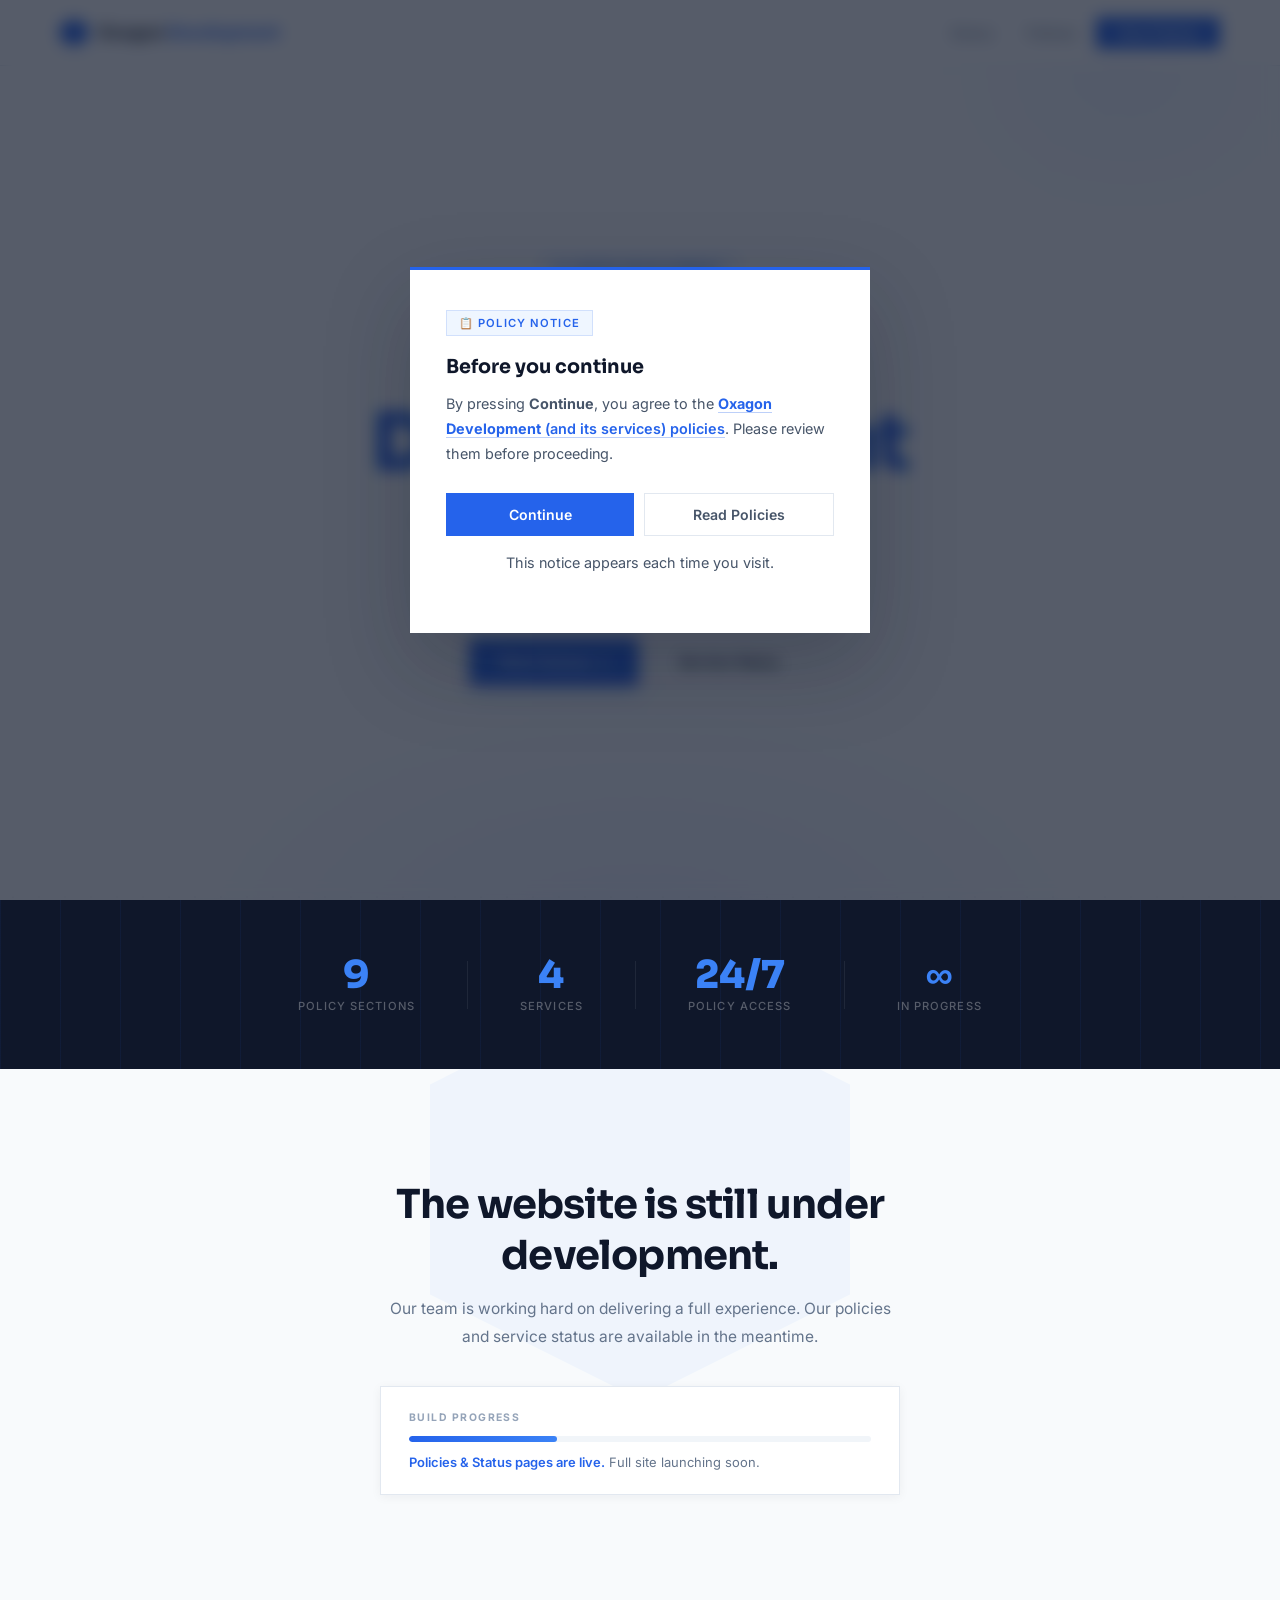
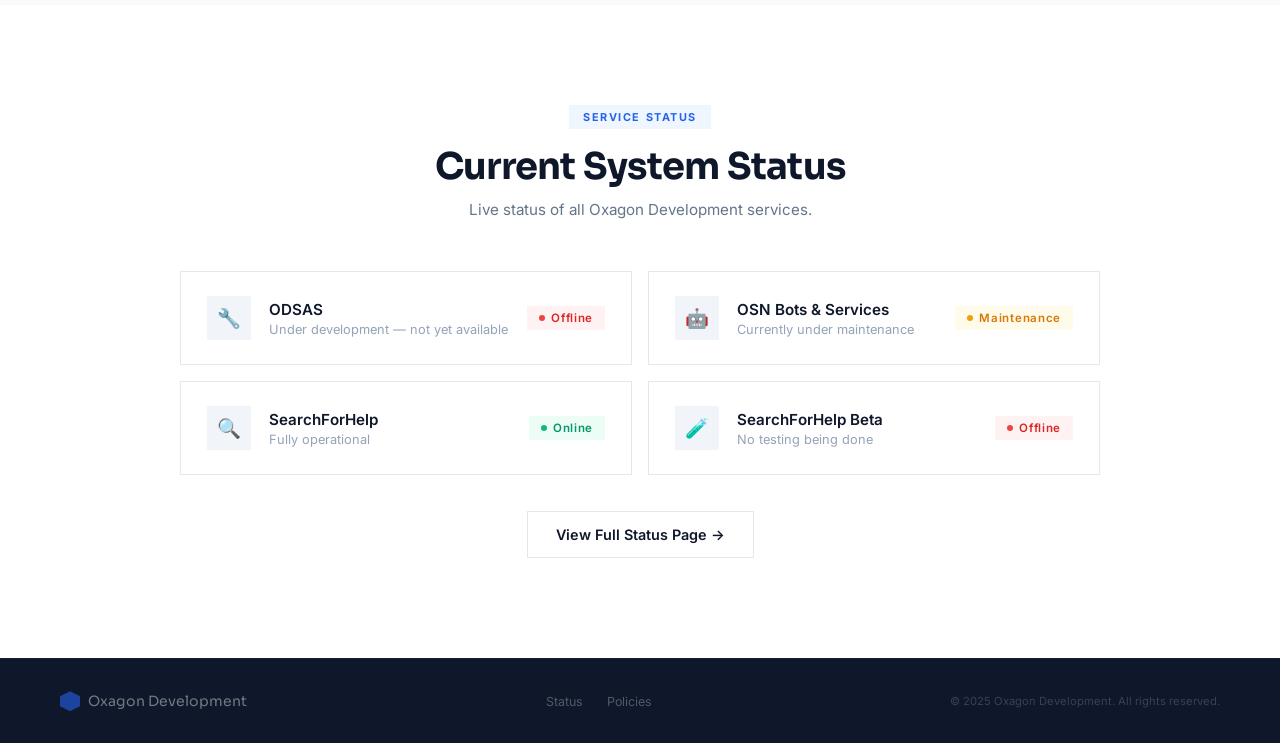
==== commit 49eea330: "Add files via upload" ====
--- a/oxagon/index.html
+++ b/oxagon/index.html
@@ -5,538 +5,421 @@
   <meta name="viewport" content="width=device-width, initial-scale=1.0" />
   <title>Oxagon Development</title>
   <link rel="preconnect" href="https://fonts.googleapis.com" />
-  <link href="https://fonts.googleapis.com/css2?family=Inter:wght@300;400;500;600;700&family=Sora:wght@400;600;700;800&display=swap" rel="stylesheet" />
+  <link href="https://fonts.googleapis.com/css2?family=Inter:wght@300;400;500;600;700&family=Sora:wght@600;700;800&display=swap" rel="stylesheet" />
   <style>
     *, *::before, *::after { box-sizing: border-box; margin: 0; padding: 0; }
-
     :root {
-      --blue: #1A56DB;
-      --blue-dark: #1044B8;
-      --blue-light: #3B6EF0;
-      --blue-pale: #EFF4FF;
-      --blue-mid: #DBEAFE;
-      --white: #ffffff;
-      --off-white: #F8FAFC;
+      --blue: #2563EB;
+      --blue-dark: #1D4ED8;
+      --blue-xdark: #1E40AF;
+      --blue-light: #3B82F6;
+      --blue-pale: #EFF6FF;
+      --white: #fff;
+      --gray-50: #F8FAFC;
       --gray-100: #F1F5F9;
       --gray-200: #E2E8F0;
       --gray-400: #94A3B8;
+      --gray-500: #64748B;
       --gray-600: #475569;
       --gray-800: #1E293B;
       --dark: #0F172A;
     }
-
     html { scroll-behavior: smooth; }
-    body {
-      background: var(--white);
-      color: var(--dark);
-      font-family: 'Inter', sans-serif;
-      -webkit-font-smoothing: antialiased;
-      overflow-x: hidden;
-    }
-
-    /* ─── CONSENT POPUP ─── */
+    body { background: var(--white); color: var(--dark); font-family: 'Inter', sans-serif; -webkit-font-smoothing: antialiased; overflow-x: hidden; }
+
+    /* ── CONSENT ── */
     .overlay {
       position: fixed; inset: 0; z-index: 9999;
-      background: rgba(15,23,42,0.65);
-      backdrop-filter: blur(6px);
-      display: flex; align-items: center; justify-content: center;
-      padding: 24px;
-      animation: overlayIn 0.3s ease both;
-    }
-
-    @keyframes overlayIn {
-      from { opacity: 0; }
-      to { opacity: 1; }
-    }
-
-    .consent-box {
-      background: var(--white);
-      max-width: 480px; width: 100%;
-      padding: 44px 40px 36px;
-      position: relative;
-      box-shadow: 0 24px 80px rgba(15,23,42,0.22);
-      animation: boxIn 0.35s 0.1s cubic-bezier(0.16,1,0.3,1) both;
-      border-top: 4px solid var(--blue);
-    }
-
-    @keyframes boxIn {
-      from { opacity: 0; transform: translateY(24px) scale(0.97); }
-      to { opacity: 1; transform: translateY(0) scale(1); }
-    }
-
-    .consent-icon {
-      width: 48px; height: 48px;
-      background: var(--blue-pale);
-      border-radius: 50%;
-      display: flex; align-items: center; justify-content: center;
-      font-size: 1.4rem;
-      margin-bottom: 20px;
-    }
-
-    .consent-box h2 {
-      font-family: 'Sora', sans-serif;
-      font-size: 1.25rem; font-weight: 700;
-      color: var(--dark); margin-bottom: 14px;
-      line-height: 1.3;
-    }
-
-    .consent-box p {
-      font-size: 0.9rem; line-height: 1.75;
-      color: var(--gray-600); margin-bottom: 28px;
-    }
-
-    .consent-box p a {
-      color: var(--blue); text-decoration: underline;
-      text-decoration-color: rgba(26,86,219,0.3);
-      text-underline-offset: 3px;
-      transition: text-decoration-color 0.2s;
-    }
-
-    .consent-box p a:hover { text-decoration-color: var(--blue); }
-
-    .consent-actions { display: flex; gap: 12px; }
-
-    .btn-consent {
-      flex: 1; padding: 13px 20px;
-      font-family: 'Inter', sans-serif;
-      font-size: 0.9rem; font-weight: 600;
-      cursor: pointer; border: none;
-      transition: all 0.2s;
-      letter-spacing: 0.01em;
-    }
-
-    .btn-continue {
-      background: var(--blue); color: var(--white);
-    }
-    .btn-continue:hover { background: var(--blue-dark); transform: translateY(-1px); box-shadow: 0 4px 16px rgba(26,86,219,0.35); }
-
-    .btn-read {
-      background: transparent; color: var(--gray-600);
-      border: 1.5px solid var(--gray-200) !important;
-    }
-    .btn-read:hover { border-color: var(--blue) !important; color: var(--blue); }
-
-    .consent-note {
-      margin-top: 16px;
-      font-size: 0.73rem;
-      color: var(--gray-400);
-      text-align: center;
-    }
-
-    /* ─── NAV ─── */
+      background: rgba(15,23,42,0.7); backdrop-filter: blur(8px);
+      display: flex; align-items: center; justify-content: center; padding: 24px;
+      animation: fadeIn 0.3s ease both;
+    }
+    @keyframes fadeIn { from { opacity: 0; } to { opacity: 1; } }
+
+    .consent {
+      background: var(--white); max-width: 460px; width: 100%;
+      border-top: 3px solid var(--blue);
+      box-shadow: 0 32px 80px rgba(15,23,42,0.24);
+      padding: 40px 36px 32px;
+      animation: popIn 0.4s 0.08s cubic-bezier(0.16,1,0.3,1) both;
+    }
+    @keyframes popIn { from { opacity: 0; transform: translateY(20px) scale(0.97); } to { opacity: 1; transform: none; } }
+
+    .consent-badge {
+      display: inline-flex; align-items: center; gap: 8px;
+      background: var(--blue-pale); border: 1px solid rgba(37,99,235,0.15);
+      padding: 5px 12px; font-size: 0.7rem; font-weight: 600;
+      letter-spacing: 0.1em; text-transform: uppercase; color: var(--blue);
+      margin-bottom: 18px;
+    }
+
+    .consent h2 { font-family: 'Sora', sans-serif; font-size: 1.2rem; font-weight: 700; color: var(--dark); margin-bottom: 12px; }
+    .consent p { font-size: 0.9rem; line-height: 1.75; color: var(--gray-600); margin-bottom: 26px; }
+    .consent p a { color: var(--blue); font-weight: 600; text-decoration: none; border-bottom: 1px solid rgba(37,99,235,0.3); }
+    .consent p a:hover { border-color: var(--blue); }
+
+    .consent-btns { display: flex; gap: 10px; }
+    .c-btn {
+      flex: 1; padding: 12px 16px; font-family: 'Inter', sans-serif;
+      font-size: 0.88rem; font-weight: 600; cursor: pointer;
+      border: none; text-align: center; text-decoration: none; display: block;
+      transition: all 0.18s;
+    }
+    .c-primary { background: var(--blue); color: var(--white); }
+    .c-primary:hover { background: var(--blue-dark); transform: translateY(-1px); box-shadow: 0 6px 20px rgba(37,99,235,0.32); }
+    .c-secondary { background: transparent; color: var(--gray-600); border: 1.5px solid var(--gray-200); }
+    .c-secondary:hover { border-color: var(--blue); color: var(--blue); }
+    .consent-note { margin-top: 14px; font-size: 0.71rem; color: var(--gray-400); text-align: center; }
+
+    /* ── NAV ── */
     nav {
-      position: fixed; top: 0; left: 0; right: 0; z-index: 100;
-      height: 68px;
-      display: flex; align-items: center; justify-content: space-between;
-      padding: 0 64px;
-      background: rgba(255,255,255,0.95);
-      backdrop-filter: blur(12px);
+      position: fixed; top: 0; left: 0; right: 0; z-index: 200;
+      height: 66px; display: flex; align-items: center; justify-content: space-between;
+      padding: 0 60px;
+      background: rgba(255,255,255,0.96); backdrop-filter: blur(14px);
       border-bottom: 1px solid var(--gray-200);
-      animation: navSlide 0.5s ease both;
-    }
-
-    @keyframes navSlide {
-      from { transform: translateY(-100%); }
-      to { transform: translateY(0); }
-    }
+      animation: slideDown 0.5s ease both;
+    }
+    @keyframes slideDown { from { transform: translateY(-100%); } to { transform: translateY(0); } }
 
     .nav-logo { display: flex; align-items: center; gap: 10px; text-decoration: none; }
-
-    .logo-hex {
-      width: 28px; height: 28px;
-      background: var(--blue);
-      clip-path: polygon(50% 0%,100% 25%,100% 75%,50% 100%,0% 75%,0% 25%);
-      animation: hexBreath 3.5s ease-in-out infinite;
-    }
-
-    @keyframes hexBreath {
-      0%,100% { transform: scale(1); }
-      50% { transform: scale(1.1); }
-    }
-
-    .logo-text {
-      font-family: 'Sora', sans-serif;
-      font-size: 1.05rem; font-weight: 700;
-      color: var(--dark);
-    }
-
-    .logo-text span { color: var(--blue); }
-
-    .nav-right { display: flex; align-items: center; gap: 28px; }
-
-    .nav-link {
-      text-decoration: none; font-size: 0.85rem; font-weight: 500;
-      color: var(--gray-400); transition: color 0.2s;
-    }
-    .nav-link:hover { color: var(--dark); }
-
-    .nav-btn {
-      background: var(--blue); color: var(--white);
-      padding: 9px 22px; font-size: 0.84rem; font-weight: 600;
-      text-decoration: none;
-      transition: background 0.2s, transform 0.15s;
-      letter-spacing: 0.01em;
-    }
-    .nav-btn:hover { background: var(--blue-dark); transform: translateY(-1px); }
-
-    /* ─── HERO ─── */
+    .hex { width: 28px; height: 28px; background: var(--blue); clip-path: polygon(50% 0%,100% 25%,100% 75%,50% 100%,0% 75%,0% 25%); animation: hexPulse 4s ease-in-out infinite; }
+    @keyframes hexPulse { 0%,100% { transform: scale(1); } 50% { transform: scale(1.1); } }
+    .nav-wordmark { font-family: 'Sora', sans-serif; font-size: 1rem; font-weight: 700; color: var(--dark); }
+    .nav-wordmark span { color: var(--blue); }
+
+    .nav-links { display: flex; align-items: center; gap: 6px; }
+    .nav-links a {
+      text-decoration: none; font-size: 0.83rem; font-weight: 500;
+      color: var(--gray-500); padding: 7px 14px; transition: all 0.15s;
+    }
+    .nav-links a:hover { color: var(--dark); background: var(--gray-100); }
+    .nav-links a.pill {
+      background: var(--blue); color: var(--white); padding: 8px 20px; font-weight: 600;
+    }
+    .nav-links a.pill:hover { background: var(--blue-dark); }
+
+    /* ── HERO ── */
     .hero {
-      min-height: 100vh;
-      display: flex; flex-direction: column;
-      align-items: center; justify-content: center;
-      text-align: center;
-      padding: 100px 60px 80px;
-      position: relative; overflow: hidden;
-      background: var(--white);
-    }
-
-    .hero-bg {
+      min-height: 100vh; display: flex; align-items: center; justify-content: center;
+      text-align: center; padding: 120px 40px 80px;
+      position: relative; overflow: hidden; background: var(--white);
+    }
+    .hero-glow {
       position: absolute; inset: 0; pointer-events: none;
-      background:
-        radial-gradient(ellipse 70% 55% at 50% 100%, rgba(26,86,219,0.07) 0%, transparent 65%),
-        radial-gradient(ellipse 35% 35% at 85% 10%, rgba(59,110,240,0.05) 0%, transparent 60%);
-      animation: heroBreathe 7s ease-in-out infinite alternate;
-    }
-
-    @keyframes heroBreathe { from { opacity: 0.6; } to { opacity: 1; } }
-
-    .dot-field {
+      background: radial-gradient(ellipse 65% 50% at 50% 105%, rgba(37,99,235,0.08) 0%, transparent 60%),
+                  radial-gradient(ellipse 30% 35% at 88% 8%, rgba(59,130,246,0.06) 0%, transparent 55%);
+      animation: glowPulse 7s ease-in-out infinite alternate;
+    }
+    @keyframes glowPulse { from { opacity: 0.6; } to { opacity: 1; } }
+    .hero-dots {
       position: absolute; inset: 0; pointer-events: none;
-      background-image: radial-gradient(circle, rgba(15,23,42,0.065) 1px, transparent 1px);
-      background-size: 28px 28px;
-    }
-
-    .hero-content { position: relative; z-index: 2; max-width: 700px; }
+      background-image: radial-gradient(circle, rgba(15,23,42,0.06) 1px, transparent 1px);
+      background-size: 26px 26px;
+    }
+
+    .hero-content { position: relative; z-index: 2; max-width: 680px; }
 
     .hero-pill {
       display: inline-flex; align-items: center; gap: 8px;
-      background: var(--blue-pale);
-      color: var(--blue);
-      border: 1px solid rgba(26,86,219,0.18);
-      padding: 6px 16px;
-      font-size: 0.72rem; font-weight: 600; letter-spacing: 0.1em; text-transform: uppercase;
-      margin-bottom: 32px;
-      animation: fadeUp 0.6s 0.2s ease both;
-    }
-
-    .pill-dot {
-      width: 7px; height: 7px;
-      background: var(--blue); border-radius: 50%;
-      animation: blink 1.5s infinite;
-    }
-
+      background: var(--blue-pale); border: 1px solid rgba(37,99,235,0.2);
+      color: var(--blue); padding: 6px 16px;
+      font-size: 0.7rem; font-weight: 700; letter-spacing: 0.12em; text-transform: uppercase;
+      margin-bottom: 30px; animation: fadeUp 0.7s 0.15s ease both;
+    }
+    .live-dot { width: 7px; height: 7px; background: var(--blue); border-radius: 50%; animation: blink 1.6s infinite; }
     @keyframes blink { 0%,100% { opacity: 1; } 50% { opacity: 0.15; } }
 
     .hero h1 {
       font-family: 'Sora', sans-serif;
-      font-size: clamp(2.8rem, 7vw, 5rem);
-      font-weight: 800; line-height: 1.1;
-      letter-spacing: -0.025em;
-      color: var(--dark);
-      margin-bottom: 24px;
-      animation: fadeUp 0.6s 0.35s ease both;
-    }
-
+      font-size: clamp(2.8rem, 7vw, 5rem); font-weight: 800;
+      line-height: 1.08; letter-spacing: -0.03em; color: var(--dark);
+      margin-bottom: 22px; animation: fadeUp 0.7s 0.28s ease both;
+    }
     .hero h1 span { color: var(--blue); }
 
-    .hero-desc {
-      font-size: 1.05rem; line-height: 1.75;
-      color: var(--gray-600);
-      max-width: 480px; margin: 0 auto 44px;
-      animation: fadeUp 0.6s 0.5s ease both;
+    .hero p {
+      font-size: 1.05rem; line-height: 1.78; color: var(--gray-500);
+      max-width: 460px; margin: 0 auto 40px; animation: fadeUp 0.7s 0.42s ease both;
     }
 
     .hero-btns {
       display: flex; gap: 12px; justify-content: center; flex-wrap: wrap;
-      animation: fadeUp 0.6s 0.65s ease both;
-    }
-
-    .btn-primary {
-      background: var(--blue); color: var(--white);
-      padding: 14px 30px; font-size: 0.9rem; font-weight: 600;
-      text-decoration: none; display: inline-flex; align-items: center; gap: 8px;
-      transition: background 0.2s, transform 0.15s, box-shadow 0.2s;
-      box-shadow: 0 4px 18px rgba(26,86,219,0.28);
-    }
-
-    .btn-primary:hover { background: var(--blue-dark); transform: translateY(-2px); box-shadow: 0 8px 28px rgba(26,86,219,0.35); }
-
-    .btn-ghost {
-      background: transparent; color: var(--gray-800);
-      padding: 14px 30px; font-size: 0.9rem; font-weight: 600;
-      text-decoration: none; display: inline-flex; align-items: center; gap: 8px;
-      border: 1.5px solid var(--gray-200);
-      transition: border-color 0.2s, color 0.2s;
-    }
-
-    .btn-ghost:hover { border-color: var(--blue); color: var(--blue); }
-
-    /* ─── BAND ─── */
+      animation: fadeUp 0.7s 0.56s ease both;
+    }
+    .btn-blue {
+      background: var(--blue); color: var(--white); padding: 14px 28px;
+      font-size: 0.9rem; font-weight: 600; text-decoration: none;
+      display: inline-flex; align-items: center; gap: 8px;
+      box-shadow: 0 4px 18px rgba(37,99,235,0.3);
+      transition: all 0.2s;
+    }
+    .btn-blue:hover { background: var(--blue-dark); transform: translateY(-2px); box-shadow: 0 8px 28px rgba(37,99,235,0.38); }
+    .btn-outline {
+      background: transparent; color: var(--gray-700); padding: 14px 28px;
+      font-size: 0.9rem; font-weight: 600; text-decoration: none;
+      display: inline-flex; align-items: center; gap: 8px;
+      border: 1.5px solid var(--gray-200); transition: all 0.2s;
+    }
+    .btn-outline:hover { border-color: var(--blue); color: var(--blue); }
+
+    /* ── BAND ── */
     .band {
-      background: var(--dark);
-      padding: 64px 60px;
-      display: flex; align-items: center; justify-content: center;
-      gap: 56px; flex-wrap: wrap;
+      background: var(--dark); padding: 56px 60px;
+      display: flex; align-items: center; justify-content: center; gap: 52px; flex-wrap: wrap;
       position: relative; overflow: hidden;
     }
-
     .band::before {
       content: ''; position: absolute; inset: 0;
-      background: repeating-linear-gradient(90deg,
-        rgba(26,86,219,0.06) 0px, rgba(26,86,219,0.06) 1px,
-        transparent 1px, transparent 64px);
-    }
-
-    .band-stat { text-align: center; position: relative; z-index: 1; }
-    .band-num {
-      font-family: 'Sora', sans-serif;
-      font-size: 2.6rem; font-weight: 800;
-      color: var(--blue-light); line-height: 1; margin-bottom: 6px;
-    }
-    .band-label {
-      font-size: 0.72rem; font-weight: 500;
-      letter-spacing: 0.1em; text-transform: uppercase;
-      color: rgba(255,255,255,0.35);
-    }
-    .band-div { width: 1px; height: 52px; background: rgba(255,255,255,0.08); }
-
-    /* ─── CONSTRUCTION ─── */
+      background: repeating-linear-gradient(90deg, rgba(37,99,235,0.07) 0, rgba(37,99,235,0.07) 1px, transparent 1px, transparent 60px);
+    }
+    .band-item { text-align: center; position: relative; z-index: 1; }
+    .band-num { font-family: 'Sora', sans-serif; font-size: 2.4rem; font-weight: 800; color: var(--blue-light); line-height: 1; margin-bottom: 5px; }
+    .band-lbl { font-size: 0.7rem; font-weight: 500; letter-spacing: 0.1em; text-transform: uppercase; color: rgba(255,255,255,0.3); }
+    .band-sep { width: 1px; height: 48px; background: rgba(255,255,255,0.07); }
+
+    /* ── CONSTRUCTION ── */
     .construction {
-      padding: 120px 60px; background: var(--off-white);
+      padding: 110px 60px; background: var(--gray-50);
       text-align: center; position: relative; overflow: hidden;
     }
-
     .construction::before {
-      content: ''; position: absolute;
-      top: -80px; left: 50%; transform: translateX(-50%);
-      width: 440px; height: 440px;
-      background: rgba(26,86,219,0.04);
+      content: ''; position: absolute; top: -90px; left: 50%; transform: translateX(-50%);
+      width: 420px; height: 420px; background: rgba(37,99,235,0.04);
       clip-path: polygon(50% 0%,100% 25%,100% 75%,50% 100%,0% 75%,0% 25%);
-      animation: hexSpin 30s linear infinite;
-    }
-
+      animation: hexSpin 28s linear infinite;
+    }
     @keyframes hexSpin { from { transform: translateX(-50%) rotate(0deg); } to { transform: translateX(-50%) rotate(360deg); } }
 
-    .construction-inner { max-width: 560px; margin: 0 auto; position: relative; z-index: 2; }
-
+    .construction-inner { max-width: 520px; margin: 0 auto; position: relative; z-index: 2; }
     .construction h2 {
-      font-family: 'Sora', sans-serif;
-      font-size: clamp(1.8rem, 4vw, 2.6rem);
-      font-weight: 700; color: var(--dark);
-      margin-bottom: 16px; letter-spacing: -0.02em;
-    }
-
-    .construction p {
-      font-size: 0.98rem; line-height: 1.75;
-      color: var(--gray-600); margin-bottom: 40px;
-    }
-
-    .progress-card {
+      font-family: 'Sora', sans-serif; font-size: clamp(1.8rem, 4vw, 2.5rem);
+      font-weight: 700; color: var(--dark); margin-bottom: 14px; letter-spacing: -0.02em;
+    }
+    .construction p { font-size: 0.97rem; line-height: 1.77; color: var(--gray-500); margin-bottom: 36px; }
+
+    .progress-card { background: var(--white); border: 1px solid var(--gray-200); padding: 24px 28px; box-shadow: 0 2px 10px rgba(15,23,42,0.05); text-align: left; }
+    .progress-lbl { font-size: 0.65rem; font-weight: 700; letter-spacing: 0.14em; text-transform: uppercase; color: var(--gray-400); margin-bottom: 12px; }
+    .progress-bar { height: 6px; background: var(--gray-100); border-radius: 99px; overflow: hidden; margin-bottom: 12px; }
+    .progress-fill { height: 100%; width: 32%; background: linear-gradient(90deg, var(--blue), var(--blue-light)); border-radius: 99px; animation: prog 2.2s ease-in-out infinite; }
+    @keyframes prog { 0%,100% { opacity: 1; } 50% { opacity: 0.55; } }
+    .progress-note { font-size: 0.81rem; color: var(--gray-500); }
+    .progress-note strong { color: var(--blue); font-weight: 600; }
+
+    /* ── STATUS PAGE PREVIEW ── */
+    .services {
+      padding: 100px 60px; background: var(--white);
+    }
+    .services-inner { max-width: 920px; margin: 0 auto; }
+    .section-header { text-align: center; margin-bottom: 52px; }
+    .section-tag {
+      display: inline-block; font-size: 0.68rem; font-weight: 700; letter-spacing: 0.14em;
+      text-transform: uppercase; color: var(--blue); background: var(--blue-pale);
+      padding: 5px 14px; margin-bottom: 14px;
+    }
+    .section-header h2 {
+      font-family: 'Sora', sans-serif; font-size: clamp(1.7rem, 4vw, 2.3rem);
+      font-weight: 700; color: var(--dark); letter-spacing: -0.02em; margin-bottom: 10px;
+    }
+    .section-header p { font-size: 0.95rem; color: var(--gray-500); }
+
+    .service-grid { display: grid; grid-template-columns: repeat(auto-fit, minmax(420px, 1fr)); gap: 16px; }
+
+    .service-card {
       background: var(--white); border: 1px solid var(--gray-200);
-      padding: 28px 32px; text-align: left;
-      box-shadow: 0 2px 12px rgba(15,23,42,0.06);
-    }
-
-    .progress-label {
-      font-size: 0.68rem; font-weight: 700;
-      letter-spacing: 0.14em; text-transform: uppercase;
-      color: var(--gray-400); margin-bottom: 12px;
-    }
-
-    .progress-track {
-      height: 6px; background: var(--gray-100);
-      border-radius: 4px; overflow: hidden; margin-bottom: 12px;
-    }
-
-    .progress-fill {
-      height: 100%; width: 35%;
-      background: linear-gradient(90deg, var(--blue), var(--blue-light));
-      border-radius: 4px;
-      animation: progressPulse 2s ease-in-out infinite;
-    }
-
-    @keyframes progressPulse { 0%,100% { opacity: 1; } 50% { opacity: 0.6; } }
-
-    .progress-note { font-size: 0.82rem; color: var(--gray-600); }
-    .progress-note strong { color: var(--blue); font-weight: 600; }
-
-    /* ─── POLICIES PREVIEW ─── */
-    .policies-section { padding: 100px 60px; background: var(--white); }
-    .policies-inner { max-width: 960px; margin: 0 auto; display: grid; grid-template-columns: 1fr 1fr; gap: 72px; align-items: center; }
-
-    .policies-copy h2 {
-      font-family: 'Sora', sans-serif;
-      font-size: 2.2rem; font-weight: 700;
-      color: var(--dark); letter-spacing: -0.02em;
-      line-height: 1.25; margin-bottom: 16px;
-    }
-
-    .policies-copy p {
-      font-size: 0.95rem; line-height: 1.8;
-      color: var(--gray-600); margin-bottom: 32px;
-    }
-
-    .policies-card { background: var(--dark); padding: 36px; position: relative; overflow: hidden; }
-
-    .policies-card::before {
-      content: ''; position: absolute;
-      top: -40px; right: -40px;
-      width: 160px; height: 160px;
-      background: var(--blue); opacity: 0.1;
-      clip-path: polygon(50% 0%,100% 25%,100% 75%,50% 100%,0% 75%,0% 25%);
-    }
-
-    .p-row {
-      display: flex; align-items: center; gap: 14px;
-      padding: 12px 0; border-bottom: 1px solid rgba(255,255,255,0.06);
-    }
-    .p-row:last-child { border-bottom: none; }
-
-    .p-ico {
-      width: 32px; height: 32px;
-      background: rgba(26,86,219,0.18);
+      padding: 24px 26px; display: flex; align-items: center; gap: 18px;
+      transition: box-shadow 0.2s, transform 0.2s;
+    }
+    .service-card:hover { box-shadow: 0 6px 24px rgba(15,23,42,0.08); transform: translateY(-2px); }
+
+    .service-icon {
+      width: 44px; height: 44px; flex-shrink: 0;
       display: flex; align-items: center; justify-content: center;
-      font-size: 0.85rem; flex-shrink: 0;
-    }
-
-    .p-name { font-size: 0.85rem; font-weight: 500; color: rgba(255,255,255,0.78); }
-
-    /* ─── FOOTER ─── */
+      font-size: 1.2rem; background: var(--gray-100);
+    }
+
+    .service-info { flex: 1; min-width: 0; }
+    .service-name { font-size: 0.95rem; font-weight: 600; color: var(--dark); margin-bottom: 3px; }
+    .service-desc { font-size: 0.8rem; color: var(--gray-400); }
+
+    .service-badge {
+      display: inline-flex; align-items: center; gap: 6px;
+      padding: 5px 12px; font-size: 0.72rem; font-weight: 600;
+      letter-spacing: 0.06em; flex-shrink: 0;
+    }
+    .badge-dot-sm { width: 6px; height: 6px; border-radius: 50%; flex-shrink: 0; }
+
+    .status-online { background: #ECFDF5; color: #059669; }
+    .status-online .badge-dot-sm { background: #10B981; animation: blink 1.8s infinite; }
+    .status-offline { background: #FEF2F2; color: #DC2626; }
+    .status-offline .badge-dot-sm { background: #EF4444; }
+    .status-maintenance { background: #FFFBEB; color: #D97706; }
+    .status-maintenance .badge-dot-sm { background: #F59E0B; animation: blink 1.2s infinite; }
+
+    .view-status-btn { text-align: center; margin-top: 36px; }
+
+    /* ── FOOTER ── */
     footer {
-      background: var(--dark); padding: 36px 64px;
-      display: flex; align-items: center; justify-content: space-between;
-      flex-wrap: wrap; gap: 16px;
-      border-top: 1px solid rgba(255,255,255,0.05);
-    }
-
-    .footer-brand { display: flex; align-items: center; gap: 9px; }
-    .footer-hex { width: 20px; height: 20px; background: var(--blue); opacity: 0.65; clip-path: polygon(50% 0%,100% 25%,100% 75%,50% 100%,0% 75%,0% 25%); }
-    .footer-name { font-family: 'Sora', sans-serif; font-size: 0.9rem; color: rgba(255,255,255,0.45); }
-
-    footer a { color: rgba(255,255,255,0.3); text-decoration: none; font-size: 0.78rem; transition: color 0.2s; }
-    footer a:hover { color: rgba(255,255,255,0.8); }
-
-    .footer-copy { font-size: 0.7rem; color: rgba(255,255,255,0.2); letter-spacing: 0.03em; }
-
-    @keyframes fadeUp { from { opacity: 0; transform: translateY(18px); } to { opacity: 1; transform: translateY(0); } }
+      background: var(--dark); padding: 32px 60px;
+      display: flex; align-items: center; justify-content: space-between; flex-wrap: wrap; gap: 14px;
+      border-top: 1px solid rgba(255,255,255,0.04);
+    }
+    .footer-logo { display: flex; align-items: center; gap: 8px; }
+    .footer-hex { width: 20px; height: 20px; background: var(--blue); opacity: 0.6; clip-path: polygon(50% 0%,100% 25%,100% 75%,50% 100%,0% 75%,0% 25%); }
+    .footer-name { font-family: 'Sora', sans-serif; font-size: 0.88rem; color: rgba(255,255,255,0.42); }
+    .footer-links { display: flex; gap: 24px; }
+    .footer-links a { color: rgba(255,255,255,0.28); text-decoration: none; font-size: 0.78rem; transition: color 0.2s; }
+    .footer-links a:hover { color: rgba(255,255,255,0.75); }
+    .footer-copy { font-size: 0.7rem; color: rgba(255,255,255,0.18); }
+
+    @keyframes fadeUp { from { opacity: 0; transform: translateY(16px); } to { opacity: 1; transform: none; } }
 
     @media (max-width: 768px) {
-      nav { padding: 0 20px; }
-      .hero, .band, .construction, .policies-section, footer { padding-left: 24px; padding-right: 24px; }
-      .policies-inner { grid-template-columns: 1fr; gap: 40px; }
-      .band-div { display: none; }
-      .consent-box { padding: 32px 24px 28px; }
-      .consent-actions { flex-direction: column; }
+      nav, .band, .construction, .services, footer { padding-left: 20px; padding-right: 20px; }
+      .hero { padding: 100px 20px 60px; }
+      .service-grid { grid-template-columns: 1fr; }
+      .band-sep { display: none; }
+      .consent { padding: 28px 22px 24px; }
+      .consent-btns { flex-direction: column; }
     }
   </style>
 </head>
 <body>
 
-  <!-- CONSENT POPUP -->
-  <div class="overlay" id="overlay">
-    <div class="consent-box">
-      <div class="consent-icon">📋</div>
-      <h2>Before you continue</h2>
-      <p>
-        By pressing <strong>Continue</strong>, you agree to the
-        <a href="policies.html"><strong>Oxagon Development</strong> (and its services) policies</a>.
-        Please take a moment to read them before proceeding.
-      </p>
-      <div class="consent-actions">
-        <button class="btn-consent btn-continue" onclick="acceptConsent()">Continue</button>
-        <a href="policies.html" class="btn-consent btn-read">Read Policies</a>
+<!-- CONSENT -->
+<div class="overlay" id="overlay">
+  <div class="consent">
+    <div class="consent-badge">📋 Policy Notice</div>
+    <h2>Before you continue</h2>
+    <p>By pressing <strong>Continue</strong>, you agree to the <a href="policies.html"><strong>Oxagon Development</strong> (and its services) policies</a>. Please review them before proceeding.</p>
+    <div class="consent-btns">
+      <button class="c-btn c-primary" onclick="closeConsent()">Continue</button>
+      <a href="policies.html" class="c-btn c-secondary">Read Policies</a>
+    </div>
+    <p class="consent-note">This notice appears each time you visit.</p>
+  </div>
+</div>
+
+<!-- NAV -->
+<nav>
+  <a class="nav-logo" href="index.html">
+    <div class="hex"></div>
+    <span class="nav-wordmark">Oxagon <span>Development</span></span>
+  </a>
+  <div class="nav-links">
+    <a href="status.html">Status</a>
+    <a href="policies.html">Policies</a>
+    <a href="policies.html" class="pill">View Policies</a>
+  </div>
+</nav>
+
+<!-- HERO -->
+<section class="hero">
+  <div class="hero-glow"></div>
+  <div class="hero-dots"></div>
+  <div class="hero-content">
+    <div class="hero-pill"><span class="live-dot"></span>Under Development</div>
+    <h1>Oxagon<br /><span>Development</span></h1>
+    <p>We're building something great. Our full website is on its way — our official policies are available for review right now.</p>
+    <div class="hero-btns">
+      <a href="policies.html" class="btn-blue">View Policies →</a>
+      <a href="status.html" class="btn-outline">Service Status</a>
+    </div>
+  </div>
+</section>
+
+<!-- BAND -->
+<div class="band">
+  <div class="band-item"><div class="band-num">9</div><div class="band-lbl">Policy Sections</div></div>
+  <div class="band-sep"></div>
+  <div class="band-item"><div class="band-num">4</div><div class="band-lbl">Services</div></div>
+  <div class="band-sep"></div>
+  <div class="band-item"><div class="band-num">24/7</div><div class="band-lbl">Policy Access</div></div>
+  <div class="band-sep"></div>
+  <div class="band-item"><div class="band-num">∞</div><div class="band-lbl">In Progress</div></div>
+</div>
+
+<!-- CONSTRUCTION -->
+<section class="construction" id="status">
+  <div class="construction-inner">
+    <h2>The website is still under development.</h2>
+    <p>Our team is working hard on delivering a full experience. Our policies and service status are available in the meantime.</p>
+    <div class="progress-card">
+      <div class="progress-lbl">Build Progress</div>
+      <div class="progress-bar"><div class="progress-fill"></div></div>
+      <div class="progress-note"><strong>Policies & Status pages are live.</strong> Full site launching soon.</div>
+    </div>
+  </div>
+</section>
+
+<!-- SERVICES PREVIEW -->
+<section class="services">
+  <div class="services-inner">
+    <div class="section-header">
+      <div class="section-tag">Service Status</div>
+      <h2>Current System Status</h2>
+      <p>Live status of all Oxagon Development services.</p>
+    </div>
+    <div class="service-grid">
+      <div class="service-card">
+        <div class="service-icon">🔧</div>
+        <div class="service-info">
+          <div class="service-name">ODSAS</div>
+          <div class="service-desc">Under development — not yet available</div>
+        </div>
+        <span class="service-badge status-offline"><span class="badge-dot-sm"></span>Offline</span>
       </div>
-      <p class="consent-note">This notice appears each time you visit.</p>
-    </div>
-  </div>
-
-  <!-- NAV -->
-  <nav>
-    <a class="nav-logo" href="index.html">
-      <div class="logo-hex"></div>
-      <span class="logo-text">Oxagon <span>Development</span></span>
-    </a>
-    <div class="nav-right">
-      <a href="policies.html" class="nav-link">Policies</a>
-      <a href="policies.html" class="nav-btn">View Policies</a>
-    </div>
-  </nav>
-
-  <!-- HERO -->
-  <section class="hero">
-    <div class="hero-bg"></div>
-    <div class="dot-field"></div>
-    <div class="hero-content">
-      <div class="hero-pill"><span class="pill-dot"></span>Under Development</div>
-      <h1>Oxagon<br /><span>Development</span></h1>
-      <p class="hero-desc">We're building something great. Our full website is on its way — our official policies are available for review right now.</p>
-      <div class="hero-btns">
-        <a href="policies.html" class="btn-primary">View Policies →</a>
-        <a href="#status" class="btn-ghost">Learn More</a>
+      <div class="service-card">
+        <div class="service-icon">🤖</div>
+        <div class="service-info">
+          <div class="service-name">OSN Bots & Services</div>
+          <div class="service-desc">Currently under maintenance</div>
+        </div>
+        <span class="service-badge status-maintenance"><span class="badge-dot-sm"></span>Maintenance</span>
       </div>
-    </div>
-  </section>
-
-  <!-- STATS BAND -->
-  <div class="band">
-    <div class="band-stat"><div class="band-num">9</div><div class="band-label">Policy Sections</div></div>
-    <div class="band-div"></div>
-    <div class="band-stat"><div class="band-num">100%</div><div class="band-label">Transparent</div></div>
-    <div class="band-div"></div>
-    <div class="band-stat"><div class="band-num">24/7</div><div class="band-label">Policy Access</div></div>
-    <div class="band-div"></div>
-    <div class="band-stat"><div class="band-num">∞</div><div class="band-label">In Progress</div></div>
-  </div>
-
-  <!-- CONSTRUCTION -->
-  <section class="construction" id="status">
-    <div class="construction-inner">
-      <h2>The website is still under development.</h2>
-      <p>Our team is working hard on delivering a full experience. In the meantime, all of our policies are publicly accessible below.</p>
-      <div class="progress-card">
-        <div class="progress-label">Build Progress</div>
-        <div class="progress-track"><div class="progress-fill"></div></div>
-        <div class="progress-note"><strong>Policies page is live.</strong> Full site launching soon.</div>
+      <div class="service-card">
+        <div class="service-icon">🔍</div>
+        <div class="service-info">
+          <div class="service-name">SearchForHelp</div>
+          <div class="service-desc">Fully operational</div>
+        </div>
+        <span class="service-badge status-online"><span class="badge-dot-sm"></span>Online</span>
       </div>
-    </div>
-  </section>
-
-  <!-- POLICIES PREVIEW -->
-  <section class="policies-section">
-    <div class="policies-inner">
-      <div class="policies-copy">
-        <h2>Our policies are live and available.</h2>
-        <p>While the full site is in development, our official policies are publicly accessible. Transparency is core to how we operate at Oxagon Development.</p>
-        <a href="policies.html" class="btn-primary">Read All Policies →</a>
+      <div class="service-card">
+        <div class="service-icon">🧪</div>
+        <div class="service-info">
+          <div class="service-name">SearchForHelp Beta</div>
+          <div class="service-desc">No testing being done</div>
+        </div>
+        <span class="service-badge status-offline"><span class="badge-dot-sm"></span>Offline</span>
       </div>
-      <div class="policies-card">
-        <div class="p-row"><div class="p-ico">⚖</div><span class="p-name">ROW — Rights of Origin & Watermarks</span></div>
-        <div class="p-row"><div class="p-ico">🔒</div><span class="p-name">Privacy Policy</span></div>
-        <div class="p-row"><div class="p-ico">📋</div><span class="p-name">Automatic Agreement Policy</span></div>
-        <div class="p-row"><div class="p-ico">🛡</div><span class="p-name">Conduct & Community Protection</span></div>
-        <div class="p-row"><div class="p-ico">⚡</div><span class="p-name">Enforcement Framework</span></div>
-      </div>
-    </div>
-  </section>
-
-  <!-- FOOTER -->
-  <footer>
-    <div class="footer-brand">
-      <div class="footer-hex"></div>
-      <span class="footer-name">Oxagon Development</span>
-    </div>
+    </div>
+    <div class="view-status-btn">
+      <a href="status.html" class="btn-outline">View Full Status Page →</a>
+    </div>
+  </div>
+</section>
+
+<!-- FOOTER -->
+<footer>
+  <div class="footer-logo">
+    <div class="footer-hex"></div>
+    <span class="footer-name">Oxagon Development</span>
+  </div>
+  <div class="footer-links">
+    <a href="status.html">Status</a>
     <a href="policies.html">Policies</a>
-    <span class="footer-copy">© 2025 Oxagon Development. All rights reserved.</span>
-  </footer>
-
-  <script>
-    function acceptConsent() {
-      const overlay = document.getElementById('overlay');
-      overlay.style.transition = 'opacity 0.3s ease';
-      overlay.style.opacity = '0';
-      setTimeout(() => overlay.remove(), 320);
-    }
-  </script>
-
+  </div>
+  <span class="footer-copy">© 2025 Oxagon Development. All rights reserved.</span>
+</footer>
+
+<script>
+  function closeConsent() {
+    const o = document.getElementById('overlay');
+    o.style.transition = 'opacity 0.28s ease';
+    o.style.opacity = '0';
+    setTimeout(() => o.remove(), 300);
+  }
+</script>
 </body>
 </html>
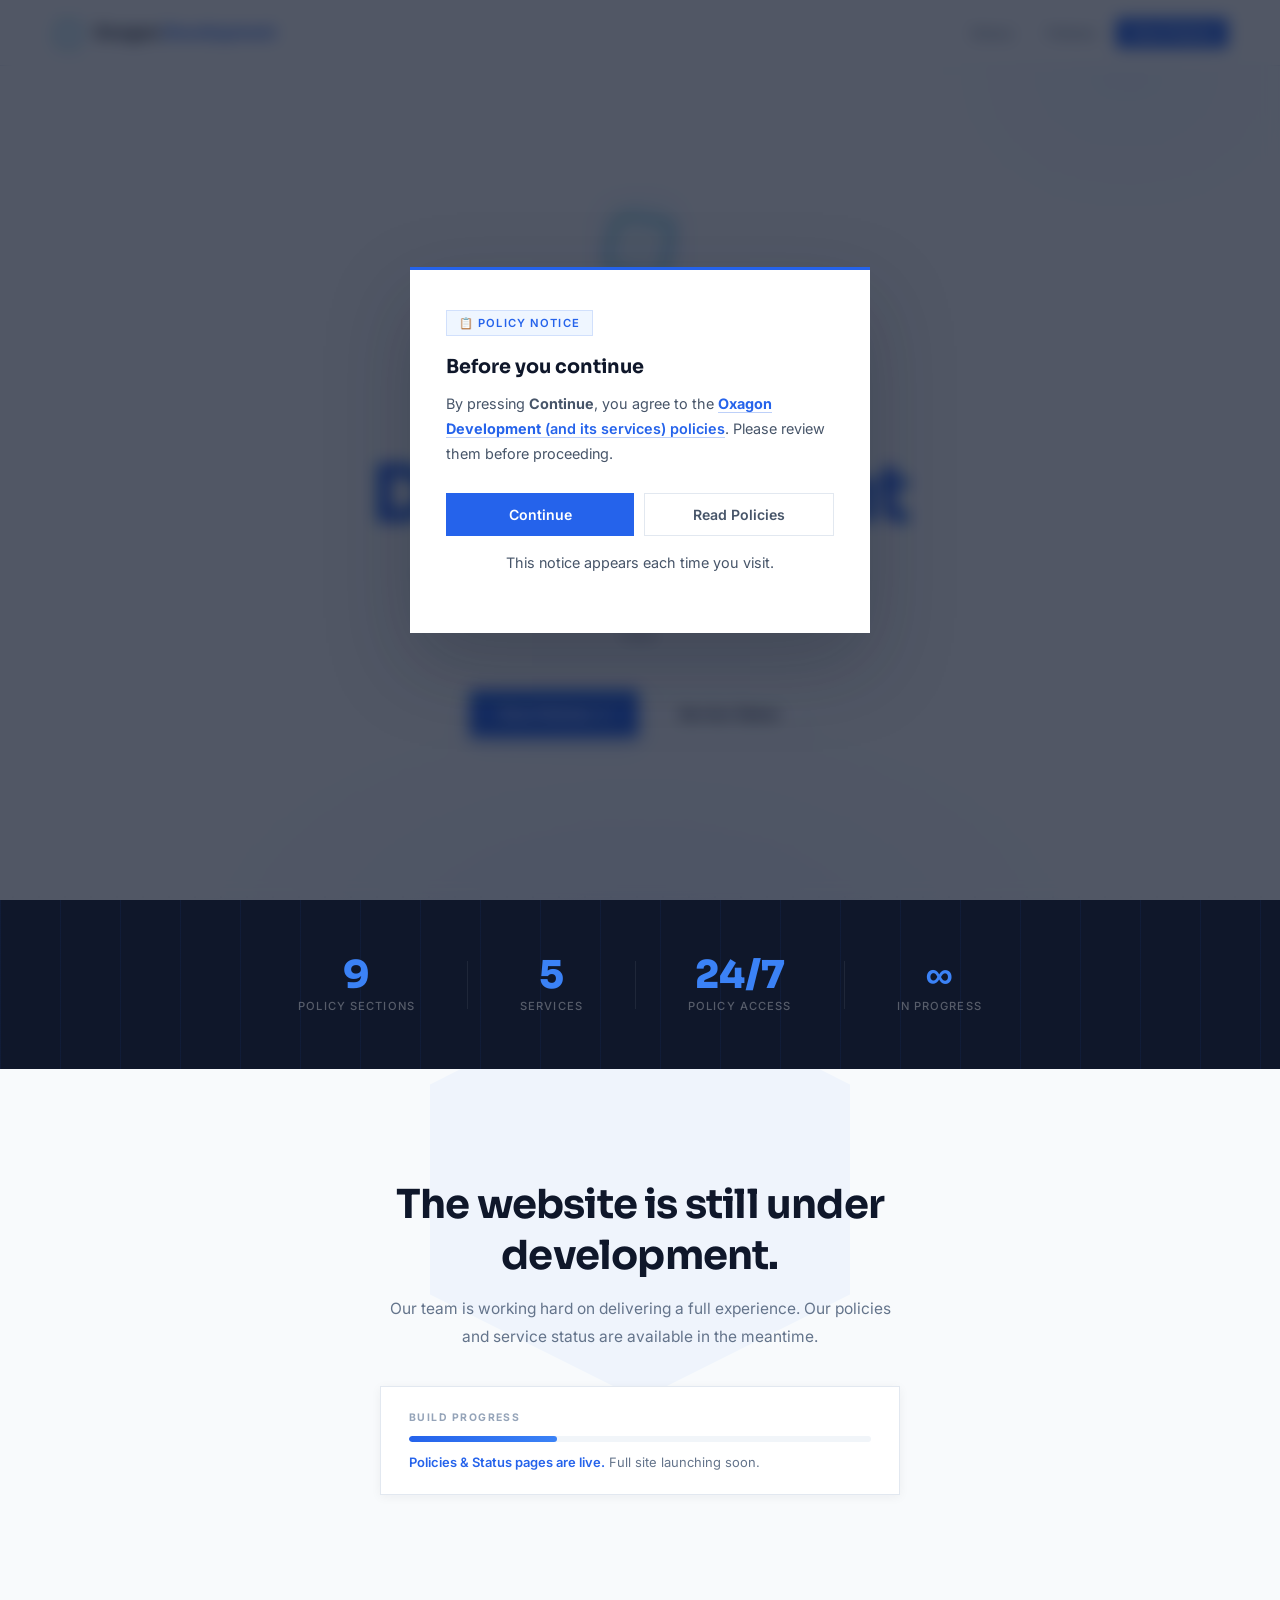
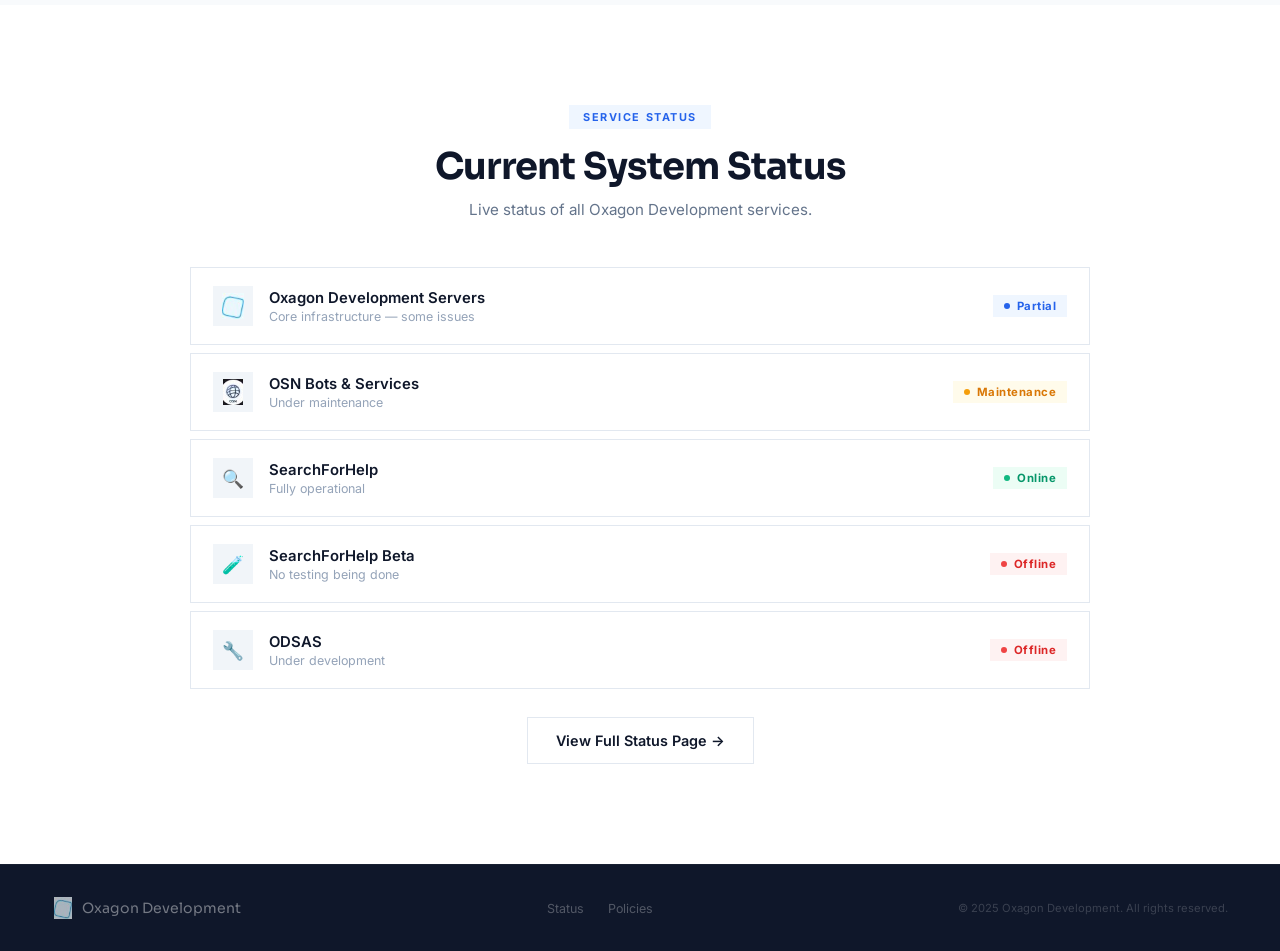
==== commit 82578dea: "Add files via upload" ====
--- a/oxagon/index.html
+++ b/oxagon/index.html
@@ -9,195 +9,80 @@
   <style>
     *, *::before, *::after { box-sizing: border-box; margin: 0; padding: 0; }
     :root {
-      --blue: #2563EB;
-      --blue-dark: #1D4ED8;
-      --blue-xdark: #1E40AF;
-      --blue-light: #3B82F6;
-      --blue-pale: #EFF6FF;
-      --white: #fff;
-      --gray-50: #F8FAFC;
-      --gray-100: #F1F5F9;
-      --gray-200: #E2E8F0;
-      --gray-400: #94A3B8;
-      --gray-500: #64748B;
-      --gray-600: #475569;
-      --gray-800: #1E293B;
-      --dark: #0F172A;
+      --blue:#2563EB; --blue-dark:#1D4ED8; --blue-light:#3B82F6; --blue-pale:#EFF6FF;
+      --green:#059669; --green-pale:#ECFDF5; --green-dot:#10B981;
+      --red:#DC2626; --red-pale:#FEF2F2; --red-dot:#EF4444;
+      --amber:#D97706; --amber-pale:#FFFBEB; --amber-dot:#F59E0B;
+      --white:#fff; --gray-50:#F8FAFC; --gray-100:#F1F5F9; --gray-200:#E2E8F0;
+      --gray-400:#94A3B8; --gray-500:#64748B; --gray-600:#475569; --dark:#0F172A;
     }
     html { scroll-behavior: smooth; }
     body { background: var(--white); color: var(--dark); font-family: 'Inter', sans-serif; -webkit-font-smoothing: antialiased; overflow-x: hidden; }
 
-    /* ── CONSENT ── */
-    .overlay {
-      position: fixed; inset: 0; z-index: 9999;
-      background: rgba(15,23,42,0.7); backdrop-filter: blur(8px);
-      display: flex; align-items: center; justify-content: center; padding: 24px;
-      animation: fadeIn 0.3s ease both;
-    }
+    /* CONSENT */
+    .overlay { position: fixed; inset: 0; z-index: 9999; background: rgba(15,23,42,0.72); backdrop-filter: blur(8px); display: flex; align-items: center; justify-content: center; padding: 24px; animation: fadeIn 0.3s ease both; }
     @keyframes fadeIn { from { opacity: 0; } to { opacity: 1; } }
-
-    .consent {
-      background: var(--white); max-width: 460px; width: 100%;
-      border-top: 3px solid var(--blue);
-      box-shadow: 0 32px 80px rgba(15,23,42,0.24);
-      padding: 40px 36px 32px;
-      animation: popIn 0.4s 0.08s cubic-bezier(0.16,1,0.3,1) both;
-    }
+    .consent { background: var(--white); max-width: 460px; width: 100%; border-top: 3px solid var(--blue); box-shadow: 0 32px 80px rgba(15,23,42,0.24); padding: 40px 36px 32px; animation: popIn 0.4s 0.08s cubic-bezier(0.16,1,0.3,1) both; }
     @keyframes popIn { from { opacity: 0; transform: translateY(20px) scale(0.97); } to { opacity: 1; transform: none; } }
-
-    .consent-badge {
-      display: inline-flex; align-items: center; gap: 8px;
-      background: var(--blue-pale); border: 1px solid rgba(37,99,235,0.15);
-      padding: 5px 12px; font-size: 0.7rem; font-weight: 600;
-      letter-spacing: 0.1em; text-transform: uppercase; color: var(--blue);
-      margin-bottom: 18px;
-    }
-
+    .consent-badge { display: inline-flex; align-items: center; gap: 8px; background: var(--blue-pale); border: 1px solid rgba(37,99,235,0.15); padding: 5px 12px; font-size: 0.7rem; font-weight: 600; letter-spacing: 0.1em; text-transform: uppercase; color: var(--blue); margin-bottom: 18px; }
     .consent h2 { font-family: 'Sora', sans-serif; font-size: 1.2rem; font-weight: 700; color: var(--dark); margin-bottom: 12px; }
     .consent p { font-size: 0.9rem; line-height: 1.75; color: var(--gray-600); margin-bottom: 26px; }
     .consent p a { color: var(--blue); font-weight: 600; text-decoration: none; border-bottom: 1px solid rgba(37,99,235,0.3); }
-    .consent p a:hover { border-color: var(--blue); }
-
     .consent-btns { display: flex; gap: 10px; }
-    .c-btn {
-      flex: 1; padding: 12px 16px; font-family: 'Inter', sans-serif;
-      font-size: 0.88rem; font-weight: 600; cursor: pointer;
-      border: none; text-align: center; text-decoration: none; display: block;
-      transition: all 0.18s;
-    }
+    .c-btn { flex: 1; padding: 12px 16px; font-family: 'Inter', sans-serif; font-size: 0.88rem; font-weight: 600; cursor: pointer; border: none; text-align: center; text-decoration: none; display: block; transition: all 0.18s; }
     .c-primary { background: var(--blue); color: var(--white); }
-    .c-primary:hover { background: var(--blue-dark); transform: translateY(-1px); box-shadow: 0 6px 20px rgba(37,99,235,0.32); }
+    .c-primary:hover { background: var(--blue-dark); transform: translateY(-1px); box-shadow: 0 6px 20px rgba(37,99,235,0.3); }
     .c-secondary { background: transparent; color: var(--gray-600); border: 1.5px solid var(--gray-200); }
     .c-secondary:hover { border-color: var(--blue); color: var(--blue); }
     .consent-note { margin-top: 14px; font-size: 0.71rem; color: var(--gray-400); text-align: center; }
 
-    /* ── NAV ── */
-    nav {
-      position: fixed; top: 0; left: 0; right: 0; z-index: 200;
-      height: 66px; display: flex; align-items: center; justify-content: space-between;
-      padding: 0 60px;
-      background: rgba(255,255,255,0.96); backdrop-filter: blur(14px);
-      border-bottom: 1px solid var(--gray-200);
-      animation: slideDown 0.5s ease both;
-    }
+    /* NAV */
+    nav { position: fixed; top: 0; left: 0; right: 0; z-index: 200; height: 66px; display: flex; align-items: center; justify-content: space-between; padding: 0 52px; background: rgba(255,255,255,0.96); backdrop-filter: blur(14px); border-bottom: 1px solid var(--gray-200); animation: slideDown 0.5s ease both; }
     @keyframes slideDown { from { transform: translateY(-100%); } to { transform: translateY(0); } }
-
     .nav-logo { display: flex; align-items: center; gap: 10px; text-decoration: none; }
-    .hex { width: 28px; height: 28px; background: var(--blue); clip-path: polygon(50% 0%,100% 25%,100% 75%,50% 100%,0% 75%,0% 25%); animation: hexPulse 4s ease-in-out infinite; }
-    @keyframes hexPulse { 0%,100% { transform: scale(1); } 50% { transform: scale(1.1); } }
+    .nav-logo img { width: 32px; height: 32px; object-fit: contain; image-rendering: -webkit-optimize-contrast; }
     .nav-wordmark { font-family: 'Sora', sans-serif; font-size: 1rem; font-weight: 700; color: var(--dark); }
     .nav-wordmark span { color: var(--blue); }
-
     .nav-links { display: flex; align-items: center; gap: 6px; }
-    .nav-links a {
-      text-decoration: none; font-size: 0.83rem; font-weight: 500;
-      color: var(--gray-500); padding: 7px 14px; transition: all 0.15s;
-    }
+    .nav-links a { text-decoration: none; font-size: 0.83rem; font-weight: 500; color: var(--gray-500); padding: 7px 14px; transition: all 0.15s; }
     .nav-links a:hover { color: var(--dark); background: var(--gray-100); }
-    .nav-links a.pill {
-      background: var(--blue); color: var(--white); padding: 8px 20px; font-weight: 600;
-    }
+    .nav-links a.pill { background: var(--blue); color: var(--white); font-weight: 600; }
     .nav-links a.pill:hover { background: var(--blue-dark); }
 
-    /* ── HERO ── */
-    .hero {
-      min-height: 100vh; display: flex; align-items: center; justify-content: center;
-      text-align: center; padding: 120px 40px 80px;
-      position: relative; overflow: hidden; background: var(--white);
-    }
-    .hero-glow {
-      position: absolute; inset: 0; pointer-events: none;
-      background: radial-gradient(ellipse 65% 50% at 50% 105%, rgba(37,99,235,0.08) 0%, transparent 60%),
-                  radial-gradient(ellipse 30% 35% at 88% 8%, rgba(59,130,246,0.06) 0%, transparent 55%);
-      animation: glowPulse 7s ease-in-out infinite alternate;
-    }
+    /* HERO */
+    .hero { min-height: 100vh; display: flex; align-items: center; justify-content: center; text-align: center; padding: 120px 40px 80px; position: relative; overflow: hidden; }
+    .hero-glow { position: absolute; inset: 0; pointer-events: none; background: radial-gradient(ellipse 65% 50% at 50% 105%, rgba(37,99,235,0.08) 0%, transparent 60%), radial-gradient(ellipse 30% 35% at 88% 8%, rgba(59,130,246,0.06) 0%, transparent 55%); animation: glowPulse 7s ease-in-out infinite alternate; }
     @keyframes glowPulse { from { opacity: 0.6; } to { opacity: 1; } }
-    .hero-dots {
-      position: absolute; inset: 0; pointer-events: none;
-      background-image: radial-gradient(circle, rgba(15,23,42,0.06) 1px, transparent 1px);
-      background-size: 26px 26px;
-    }
-
+    .hero-dots { position: absolute; inset: 0; pointer-events: none; background-image: radial-gradient(circle, rgba(15,23,42,0.06) 1px, transparent 1px); background-size: 26px 26px; }
     .hero-content { position: relative; z-index: 2; max-width: 680px; }
-
-    .hero-pill {
-      display: inline-flex; align-items: center; gap: 8px;
-      background: var(--blue-pale); border: 1px solid rgba(37,99,235,0.2);
-      color: var(--blue); padding: 6px 16px;
-      font-size: 0.7rem; font-weight: 700; letter-spacing: 0.12em; text-transform: uppercase;
-      margin-bottom: 30px; animation: fadeUp 0.7s 0.15s ease both;
-    }
+    .hero-pill { display: inline-flex; align-items: center; gap: 8px; background: var(--blue-pale); border: 1px solid rgba(37,99,235,0.2); color: var(--blue); padding: 6px 16px; font-size: 0.7rem; font-weight: 700; letter-spacing: 0.12em; text-transform: uppercase; margin-bottom: 30px; animation: fadeUp 0.7s 0.15s ease both; }
     .live-dot { width: 7px; height: 7px; background: var(--blue); border-radius: 50%; animation: blink 1.6s infinite; }
     @keyframes blink { 0%,100% { opacity: 1; } 50% { opacity: 0.15; } }
-
-    .hero h1 {
-      font-family: 'Sora', sans-serif;
-      font-size: clamp(2.8rem, 7vw, 5rem); font-weight: 800;
-      line-height: 1.08; letter-spacing: -0.03em; color: var(--dark);
-      margin-bottom: 22px; animation: fadeUp 0.7s 0.28s ease both;
-    }
+    .hero-logo { width: 80px; height: 80px; object-fit: contain; margin: 0 auto 24px; display: block; animation: fadeUp 0.7s 0.05s ease both; image-rendering: -webkit-optimize-contrast; filter: drop-shadow(0 4px 16px rgba(37,99,235,0.15)); }
+    .hero h1 { font-family: 'Sora', sans-serif; font-size: clamp(2.8rem, 7vw, 5rem); font-weight: 800; line-height: 1.08; letter-spacing: -0.03em; color: var(--dark); margin-bottom: 22px; animation: fadeUp 0.7s 0.28s ease both; }
     .hero h1 span { color: var(--blue); }
-
-    .hero p {
-      font-size: 1.05rem; line-height: 1.78; color: var(--gray-500);
-      max-width: 460px; margin: 0 auto 40px; animation: fadeUp 0.7s 0.42s ease both;
-    }
-
-    .hero-btns {
-      display: flex; gap: 12px; justify-content: center; flex-wrap: wrap;
-      animation: fadeUp 0.7s 0.56s ease both;
-    }
-    .btn-blue {
-      background: var(--blue); color: var(--white); padding: 14px 28px;
-      font-size: 0.9rem; font-weight: 600; text-decoration: none;
-      display: inline-flex; align-items: center; gap: 8px;
-      box-shadow: 0 4px 18px rgba(37,99,235,0.3);
-      transition: all 0.2s;
-    }
+    .hero p { font-size: 1.05rem; line-height: 1.78; color: var(--gray-500); max-width: 460px; margin: 0 auto 40px; animation: fadeUp 0.7s 0.42s ease both; }
+    .hero-btns { display: flex; gap: 12px; justify-content: center; flex-wrap: wrap; animation: fadeUp 0.7s 0.56s ease both; }
+    .btn-blue { background: var(--blue); color: var(--white); padding: 14px 28px; font-size: 0.9rem; font-weight: 600; text-decoration: none; display: inline-flex; align-items: center; gap: 8px; box-shadow: 0 4px 18px rgba(37,99,235,0.3); transition: all 0.2s; }
     .btn-blue:hover { background: var(--blue-dark); transform: translateY(-2px); box-shadow: 0 8px 28px rgba(37,99,235,0.38); }
-    .btn-outline {
-      background: transparent; color: var(--gray-700); padding: 14px 28px;
-      font-size: 0.9rem; font-weight: 600; text-decoration: none;
-      display: inline-flex; align-items: center; gap: 8px;
-      border: 1.5px solid var(--gray-200); transition: all 0.2s;
-    }
+    .btn-outline { background: transparent; color: var(--gray-700); padding: 14px 28px; font-size: 0.9rem; font-weight: 600; text-decoration: none; display: inline-flex; align-items: center; gap: 8px; border: 1.5px solid var(--gray-200); transition: all 0.2s; }
     .btn-outline:hover { border-color: var(--blue); color: var(--blue); }
 
-    /* ── BAND ── */
-    .band {
-      background: var(--dark); padding: 56px 60px;
-      display: flex; align-items: center; justify-content: center; gap: 52px; flex-wrap: wrap;
-      position: relative; overflow: hidden;
-    }
-    .band::before {
-      content: ''; position: absolute; inset: 0;
-      background: repeating-linear-gradient(90deg, rgba(37,99,235,0.07) 0, rgba(37,99,235,0.07) 1px, transparent 1px, transparent 60px);
-    }
+    /* BAND */
+    .band { background: var(--dark); padding: 56px 52px; display: flex; align-items: center; justify-content: center; gap: 52px; flex-wrap: wrap; position: relative; overflow: hidden; }
+    .band::before { content: ''; position: absolute; inset: 0; background: repeating-linear-gradient(90deg, rgba(37,99,235,0.07) 0, rgba(37,99,235,0.07) 1px, transparent 1px, transparent 60px); }
     .band-item { text-align: center; position: relative; z-index: 1; }
     .band-num { font-family: 'Sora', sans-serif; font-size: 2.4rem; font-weight: 800; color: var(--blue-light); line-height: 1; margin-bottom: 5px; }
     .band-lbl { font-size: 0.7rem; font-weight: 500; letter-spacing: 0.1em; text-transform: uppercase; color: rgba(255,255,255,0.3); }
     .band-sep { width: 1px; height: 48px; background: rgba(255,255,255,0.07); }
 
-    /* ── CONSTRUCTION ── */
-    .construction {
-      padding: 110px 60px; background: var(--gray-50);
-      text-align: center; position: relative; overflow: hidden;
-    }
-    .construction::before {
-      content: ''; position: absolute; top: -90px; left: 50%; transform: translateX(-50%);
-      width: 420px; height: 420px; background: rgba(37,99,235,0.04);
-      clip-path: polygon(50% 0%,100% 25%,100% 75%,50% 100%,0% 75%,0% 25%);
-      animation: hexSpin 28s linear infinite;
-    }
+    /* CONSTRUCTION */
+    .construction { padding: 110px 52px; background: var(--gray-50); text-align: center; position: relative; overflow: hidden; }
+    .construction::before { content: ''; position: absolute; top: -90px; left: 50%; transform: translateX(-50%); width: 420px; height: 420px; background: rgba(37,99,235,0.04); clip-path: polygon(50% 0%,100% 25%,100% 75%,50% 100%,0% 75%,0% 25%); animation: hexSpin 28s linear infinite; }
     @keyframes hexSpin { from { transform: translateX(-50%) rotate(0deg); } to { transform: translateX(-50%) rotate(360deg); } }
-
     .construction-inner { max-width: 520px; margin: 0 auto; position: relative; z-index: 2; }
-    .construction h2 {
-      font-family: 'Sora', sans-serif; font-size: clamp(1.8rem, 4vw, 2.5rem);
-      font-weight: 700; color: var(--dark); margin-bottom: 14px; letter-spacing: -0.02em;
-    }
+    .construction h2 { font-family: 'Sora', sans-serif; font-size: clamp(1.8rem, 4vw, 2.5rem); font-weight: 700; color: var(--dark); margin-bottom: 14px; letter-spacing: -0.02em; }
     .construction p { font-size: 0.97rem; line-height: 1.77; color: var(--gray-500); margin-bottom: 36px; }
-
     .progress-card { background: var(--white); border: 1px solid var(--gray-200); padding: 24px 28px; box-shadow: 0 2px 10px rgba(15,23,42,0.05); text-align: left; }
     .progress-lbl { font-size: 0.65rem; font-weight: 700; letter-spacing: 0.14em; text-transform: uppercase; color: var(--gray-400); margin-bottom: 12px; }
     .progress-bar { height: 6px; background: var(--gray-100); border-radius: 99px; overflow: hidden; margin-bottom: 12px; }
@@ -206,66 +91,38 @@
     .progress-note { font-size: 0.81rem; color: var(--gray-500); }
     .progress-note strong { color: var(--blue); font-weight: 600; }
 
-    /* ── STATUS PAGE PREVIEW ── */
-    .services {
-      padding: 100px 60px; background: var(--white);
-    }
-    .services-inner { max-width: 920px; margin: 0 auto; }
-    .section-header { text-align: center; margin-bottom: 52px; }
-    .section-tag {
-      display: inline-block; font-size: 0.68rem; font-weight: 700; letter-spacing: 0.14em;
-      text-transform: uppercase; color: var(--blue); background: var(--blue-pale);
-      padding: 5px 14px; margin-bottom: 14px;
-    }
-    .section-header h2 {
-      font-family: 'Sora', sans-serif; font-size: clamp(1.7rem, 4vw, 2.3rem);
-      font-weight: 700; color: var(--dark); letter-spacing: -0.02em; margin-bottom: 10px;
-    }
+    /* SERVICES PREVIEW */
+    .services { padding: 100px 52px; background: var(--white); }
+    .services-inner { max-width: 900px; margin: 0 auto; }
+    .section-header { text-align: center; margin-bottom: 48px; }
+    .section-tag { display: inline-block; font-size: 0.68rem; font-weight: 700; letter-spacing: 0.14em; text-transform: uppercase; color: var(--blue); background: var(--blue-pale); padding: 5px 14px; margin-bottom: 14px; }
+    .section-header h2 { font-family: 'Sora', sans-serif; font-size: clamp(1.7rem, 4vw, 2.3rem); font-weight: 700; color: var(--dark); letter-spacing: -0.02em; margin-bottom: 10px; }
     .section-header p { font-size: 0.95rem; color: var(--gray-500); }
-
-    .service-grid { display: grid; grid-template-columns: repeat(auto-fit, minmax(420px, 1fr)); gap: 16px; }
-
-    .service-card {
-      background: var(--white); border: 1px solid var(--gray-200);
-      padding: 24px 26px; display: flex; align-items: center; gap: 18px;
-      transition: box-shadow 0.2s, transform 0.2s;
-    }
-    .service-card:hover { box-shadow: 0 6px 24px rgba(15,23,42,0.08); transform: translateY(-2px); }
-
-    .service-icon {
-      width: 44px; height: 44px; flex-shrink: 0;
-      display: flex; align-items: center; justify-content: center;
-      font-size: 1.2rem; background: var(--gray-100);
-    }
-
-    .service-info { flex: 1; min-width: 0; }
-    .service-name { font-size: 0.95rem; font-weight: 600; color: var(--dark); margin-bottom: 3px; }
-    .service-desc { font-size: 0.8rem; color: var(--gray-400); }
-
-    .service-badge {
-      display: inline-flex; align-items: center; gap: 6px;
-      padding: 5px 12px; font-size: 0.72rem; font-weight: 600;
-      letter-spacing: 0.06em; flex-shrink: 0;
-    }
-    .badge-dot-sm { width: 6px; height: 6px; border-radius: 50%; flex-shrink: 0; }
-
-    .status-online { background: #ECFDF5; color: #059669; }
-    .status-online .badge-dot-sm { background: #10B981; animation: blink 1.8s infinite; }
-    .status-offline { background: #FEF2F2; color: #DC2626; }
-    .status-offline .badge-dot-sm { background: #EF4444; }
-    .status-maintenance { background: #FFFBEB; color: #D97706; }
-    .status-maintenance .badge-dot-sm { background: #F59E0B; animation: blink 1.2s infinite; }
-
-    .view-status-btn { text-align: center; margin-top: 36px; }
-
-    /* ── FOOTER ── */
-    footer {
-      background: var(--dark); padding: 32px 60px;
-      display: flex; align-items: center; justify-content: space-between; flex-wrap: wrap; gap: 14px;
-      border-top: 1px solid rgba(255,255,255,0.04);
-    }
+    .svc-grid { display: flex; flex-direction: column; gap: 8px; }
+    .svc { background: var(--white); border: 1px solid var(--gray-200); padding: 18px 22px; display: flex; align-items: center; gap: 16px; transition: box-shadow 0.18s, transform 0.18s; }
+    .svc:hover { box-shadow: 0 4px 18px rgba(15,23,42,0.07); transform: translateY(-1px); }
+    .svc-ico { width: 40px; height: 40px; flex-shrink: 0; display: flex; align-items: center; justify-content: center; background: var(--gray-100); overflow: hidden; }
+    .svc-ico img { width: 26px; height: 26px; object-fit: contain; image-rendering: -webkit-optimize-contrast; }
+    .svc-ico span { font-size: 1.1rem; }
+    .svc-info { flex: 1; min-width: 0; }
+    .svc-name { font-size: 0.93rem; font-weight: 600; color: var(--dark); margin-bottom: 2px; }
+    .svc-note { font-size: 0.78rem; color: var(--gray-400); }
+    .sbadge { display: inline-flex; align-items: center; gap: 7px; padding: 4px 11px; font-size: 0.71rem; font-weight: 700; letter-spacing: 0.04em; flex-shrink: 0; }
+    .bd { width: 6px; height: 6px; border-radius: 50%; flex-shrink: 0; }
+    .s-online { background: var(--green-pale); color: var(--green); }
+    .s-online .bd { background: var(--green-dot); animation: blink 1.8s infinite; }
+    .s-offline { background: var(--red-pale); color: var(--red); }
+    .s-offline .bd { background: var(--red-dot); }
+    .s-maint { background: var(--amber-pale); color: var(--amber); }
+    .s-maint .bd { background: var(--amber-dot); animation: blink 1.2s infinite; }
+    .s-partial { background: var(--blue-pale); color: var(--blue); }
+    .s-partial .bd { background: var(--blue); animation: blink 1.5s infinite; }
+    .view-more { text-align: center; margin-top: 28px; }
+
+    /* FOOTER */
+    footer { background: var(--dark); padding: 32px 52px; display: flex; align-items: center; justify-content: space-between; flex-wrap: wrap; gap: 14px; border-top: 1px solid rgba(255,255,255,0.04); }
     .footer-logo { display: flex; align-items: center; gap: 8px; }
-    .footer-hex { width: 20px; height: 20px; background: var(--blue); opacity: 0.6; clip-path: polygon(50% 0%,100% 25%,100% 75%,50% 100%,0% 75%,0% 25%); }
+    .footer-logo img { width: 22px; height: 22px; object-fit: contain; opacity: 0.7; }
     .footer-name { font-family: 'Sora', sans-serif; font-size: 0.88rem; color: rgba(255,255,255,0.42); }
     .footer-links { display: flex; gap: 24px; }
     .footer-links a { color: rgba(255,255,255,0.28); text-decoration: none; font-size: 0.78rem; transition: color 0.2s; }
@@ -273,20 +130,16 @@
     .footer-copy { font-size: 0.7rem; color: rgba(255,255,255,0.18); }
 
     @keyframes fadeUp { from { opacity: 0; transform: translateY(16px); } to { opacity: 1; transform: none; } }
-
     @media (max-width: 768px) {
       nav, .band, .construction, .services, footer { padding-left: 20px; padding-right: 20px; }
       .hero { padding: 100px 20px 60px; }
-      .service-grid { grid-template-columns: 1fr; }
       .band-sep { display: none; }
-      .consent { padding: 28px 22px 24px; }
       .consent-btns { flex-direction: column; }
     }
   </style>
 </head>
 <body>
 
-<!-- CONSENT -->
 <div class="overlay" id="overlay">
   <div class="consent">
     <div class="consent-badge">📋 Policy Notice</div>
@@ -300,10 +153,9 @@
   </div>
 </div>
 
-<!-- NAV -->
 <nav>
   <a class="nav-logo" href="index.html">
-    <div class="hex"></div>
+    <img src="oxagon-logo.png" alt="Oxagon Logo" />
     <span class="nav-wordmark">Oxagon <span>Development</span></span>
   </a>
   <div class="nav-links">
@@ -313,11 +165,11 @@
   </div>
 </nav>
 
-<!-- HERO -->
 <section class="hero">
   <div class="hero-glow"></div>
   <div class="hero-dots"></div>
   <div class="hero-content">
+    <img src="oxagon-logo.png" alt="Oxagon Development" class="hero-logo" />
     <div class="hero-pill"><span class="live-dot"></span>Under Development</div>
     <h1>Oxagon<br /><span>Development</span></h1>
     <p>We're building something great. Our full website is on its way — our official policies are available for review right now.</p>
@@ -328,19 +180,17 @@
   </div>
 </section>
 
-<!-- BAND -->
 <div class="band">
   <div class="band-item"><div class="band-num">9</div><div class="band-lbl">Policy Sections</div></div>
   <div class="band-sep"></div>
-  <div class="band-item"><div class="band-num">4</div><div class="band-lbl">Services</div></div>
+  <div class="band-item"><div class="band-num">5</div><div class="band-lbl">Services</div></div>
   <div class="band-sep"></div>
   <div class="band-item"><div class="band-num">24/7</div><div class="band-lbl">Policy Access</div></div>
   <div class="band-sep"></div>
   <div class="band-item"><div class="band-num">∞</div><div class="band-lbl">In Progress</div></div>
 </div>
 
-<!-- CONSTRUCTION -->
-<section class="construction" id="status">
+<section class="construction" id="about">
   <div class="construction-inner">
     <h2>The website is still under development.</h2>
     <p>Our team is working hard on delivering a full experience. Our policies and service status are available in the meantime.</p>
@@ -352,7 +202,6 @@
   </div>
 </section>
 
-<!-- SERVICES PREVIEW -->
 <section class="services">
   <div class="services-inner">
     <div class="section-header">
@@ -360,56 +209,43 @@
       <h2>Current System Status</h2>
       <p>Live status of all Oxagon Development services.</p>
     </div>
-    <div class="service-grid">
-      <div class="service-card">
-        <div class="service-icon">🔧</div>
-        <div class="service-info">
-          <div class="service-name">ODSAS</div>
-          <div class="service-desc">Under development — not yet available</div>
-        </div>
-        <span class="service-badge status-offline"><span class="badge-dot-sm"></span>Offline</span>
-      </div>
-      <div class="service-card">
-        <div class="service-icon">🤖</div>
-        <div class="service-info">
-          <div class="service-name">OSN Bots & Services</div>
-          <div class="service-desc">Currently under maintenance</div>
-        </div>
-        <span class="service-badge status-maintenance"><span class="badge-dot-sm"></span>Maintenance</span>
-      </div>
-      <div class="service-card">
-        <div class="service-icon">🔍</div>
-        <div class="service-info">
-          <div class="service-name">SearchForHelp</div>
-          <div class="service-desc">Fully operational</div>
-        </div>
-        <span class="service-badge status-online"><span class="badge-dot-sm"></span>Online</span>
-      </div>
-      <div class="service-card">
-        <div class="service-icon">🧪</div>
-        <div class="service-info">
-          <div class="service-name">SearchForHelp Beta</div>
-          <div class="service-desc">No testing being done</div>
-        </div>
-        <span class="service-badge status-offline"><span class="badge-dot-sm"></span>Offline</span>
-      </div>
-    </div>
-    <div class="view-status-btn">
-      <a href="status.html" class="btn-outline">View Full Status Page →</a>
-    </div>
+    <div class="svc-grid">
+      <div class="svc">
+        <div class="svc-ico"><img src="oxagon-logo.png" alt="Oxagon" /></div>
+        <div class="svc-info"><div class="svc-name">Oxagon Development Servers</div><div class="svc-note">Core infrastructure — some issues</div></div>
+        <span class="sbadge s-partial"><span class="bd"></span>Partial</span>
+      </div>
+      <div class="svc">
+        <div class="svc-ico"><img src="osn-logo.png" alt="OSN" /></div>
+        <div class="svc-info"><div class="svc-name">OSN Bots & Services</div><div class="svc-note">Under maintenance</div></div>
+        <span class="sbadge s-maint"><span class="bd"></span>Maintenance</span>
+      </div>
+      <div class="svc">
+        <div class="svc-ico"><span>🔍</span></div>
+        <div class="svc-info"><div class="svc-name">SearchForHelp</div><div class="svc-note">Fully operational</div></div>
+        <span class="sbadge s-online"><span class="bd"></span>Online</span>
+      </div>
+      <div class="svc">
+        <div class="svc-ico"><span>🧪</span></div>
+        <div class="svc-info"><div class="svc-name">SearchForHelp Beta</div><div class="svc-note">No testing being done</div></div>
+        <span class="sbadge s-offline"><span class="bd"></span>Offline</span>
+      </div>
+      <div class="svc">
+        <div class="svc-ico"><span>🔧</span></div>
+        <div class="svc-info"><div class="svc-name">ODSAS</div><div class="svc-note">Under development</div></div>
+        <span class="sbadge s-offline"><span class="bd"></span>Offline</span>
+      </div>
+    </div>
+    <div class="view-more"><a href="status.html" class="btn-outline">View Full Status Page →</a></div>
   </div>
 </section>
 
-<!-- FOOTER -->
 <footer>
   <div class="footer-logo">
-    <div class="footer-hex"></div>
+    <img src="oxagon-logo.png" alt="Oxagon" />
     <span class="footer-name">Oxagon Development</span>
   </div>
-  <div class="footer-links">
-    <a href="status.html">Status</a>
-    <a href="policies.html">Policies</a>
-  </div>
+  <div class="footer-links"><a href="status.html">Status</a><a href="policies.html">Policies</a></div>
   <span class="footer-copy">© 2025 Oxagon Development. All rights reserved.</span>
 </footer>
 
